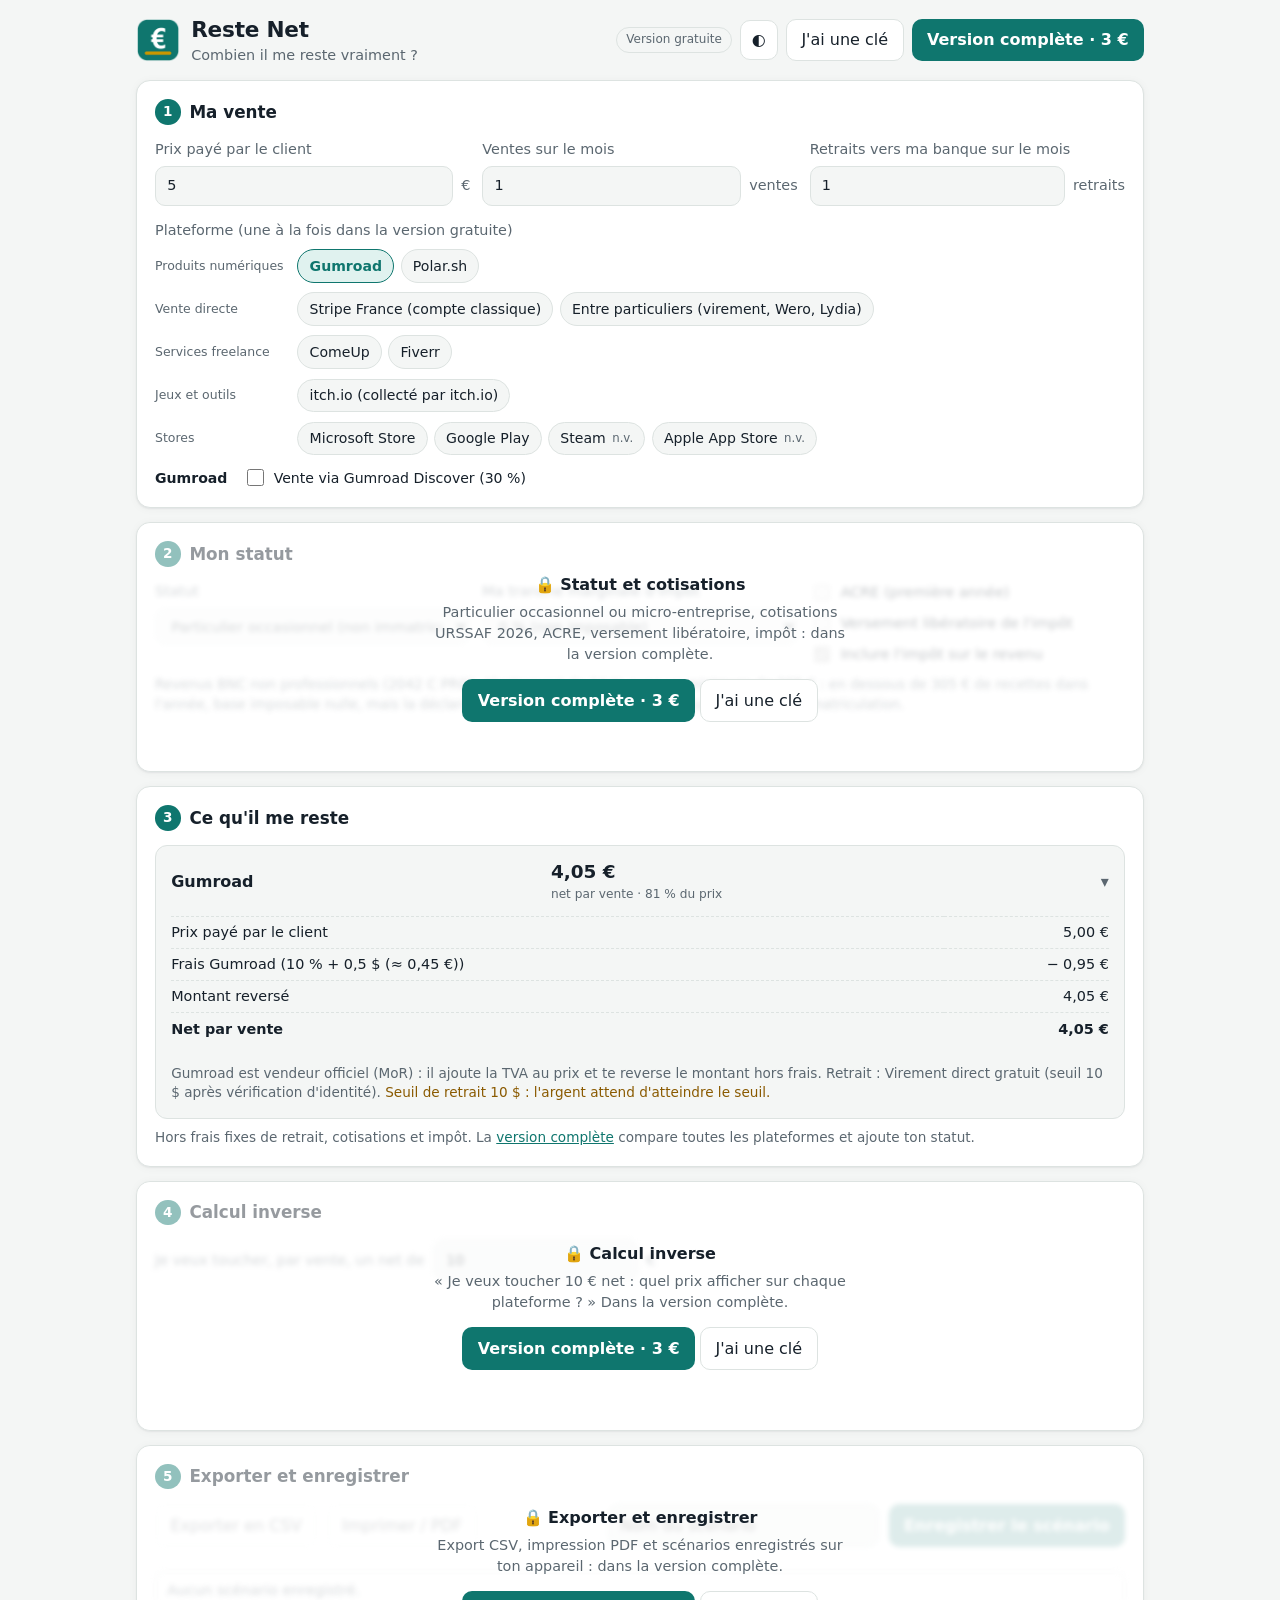
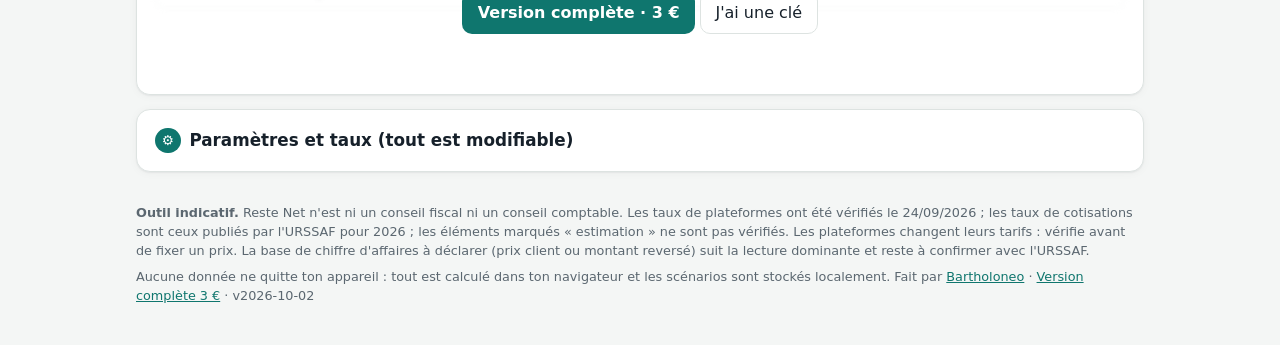
==== app/index.html @ 6a2cee61 "Reste Net v2026-10-02 : calculateur de net pour vendeurs et micro-entrepreneurs Deux éditions issues" ====
<!doctype html>
<html lang="fr">
<head>
  <meta charset="utf-8">
  <meta name="viewport" content="width=device-width, initial-scale=1">
  <title>Reste Net — Combien il me reste vraiment ?</title>
  <meta name="description" content="Calculateur de net pour vendeurs et micro-entrepreneurs français : frais Gumroad, Polar, ComeUp, Fiverr, itch.io, Microsoft Store, Google Play, cotisations URSSAF 2026 et impôt. Combien il te reste vraiment sur chaque vente.">
  <meta name="theme-color" content="#0f766e">
  <link rel="manifest" href="manifest.webmanifest">
  <link rel="icon" type="image/png" sizes="192x192" href="icons/icon-192.png">
  <link rel="apple-touch-icon" href="icons/icon-192.png">
  <link rel="stylesheet" href="styles.css">
  <script>window.RESTE_NET_EDITION = window.RESTE_NET_EDITION || 'free';</script>
</head>
<body>
  <header class="top">
    <div class="brand">
      <img src="icons/icon-192.png" alt="" width="44" height="44">
      <div>
        <h1>Reste Net</h1>
        <p class="tagline">Combien il me reste vraiment ?</p>
      </div>
    </div>
    <div class="top-actions">
      <span id="editionBadge" class="badge" aria-live="polite"></span>
      <button id="themeBtn" type="button" class="btn-icon" aria-label="Changer de thème" title="Thème clair / sombre">◐</button>
      <button id="licenseBtn" type="button" class="btn-ghost">J'ai une clé</button>
      <a id="buyBtn" class="btn-primary" href="#" target="_blank" rel="noopener">Version complète · 3 €</a>
    </div>
  </header>

  <main>
    <section class="card" id="saleCard">
      <h2><span class="num">1</span> Ma vente</h2>
      <div class="grid3">
        <label class="field">
          <span>Prix payé par le client</span>
          <span class="input-unit"><input id="price" type="number" inputmode="decimal" min="0" step="0.01" value="5"><em>€</em></span>
        </label>
        <label class="field full-only" id="nSalesWrap">
          <span>Ventes sur le mois</span>
          <span class="input-unit"><input id="nSales" type="number" inputmode="numeric" min="1" step="1" value="1"><em>ventes</em></span>
        </label>
        <label class="field full-only" id="nWithdrawWrap">
          <span>Retraits vers ma banque sur le mois</span>
          <span class="input-unit"><input id="nWithdraw" type="number" inputmode="numeric" min="0" step="1" value="1"><em>retraits</em></span>
        </label>
      </div>
      <fieldset class="platforms">
        <legend id="platformsLegend">Plateforme</legend>
        <div id="platformChips" class="chips"></div>
        <div id="platformOptions" class="options"></div>
      </fieldset>
    </section>

    <section class="card lockable" id="statusCard" data-lock-title="Statut et cotisations" data-lock-text="Particulier occasionnel ou micro-entreprise, cotisations URSSAF 2026, ACRE, versement libératoire, impôt : dans la version complète.">
      <h2><span class="num">2</span> Mon statut</h2>
      <div class="grid3">
        <label class="field">
          <span>Statut</span>
          <select id="status"></select>
        </label>
        <label class="field">
          <span>Ma tranche marginale d'impôt</span>
          <select id="tmi"></select>
        </label>
        <div class="field checks">
          <label><input type="checkbox" id="acre"> ACRE (première année)</label>
          <label><input type="checkbox" id="vl"> Versement libératoire de l'impôt</label>
          <label><input type="checkbox" id="includeTax" checked> Inclure l'impôt sur le revenu</label>
        </div>
      </div>
      <p class="hint" id="statusNote"></p>
    </section>

    <section class="card" id="resultsCard">
      <h2><span class="num">3</span> Ce qu'il me reste</h2>
      <div id="results" aria-live="polite"></div>
      <p class="hint" id="resultsHint"></p>
    </section>

    <section class="card lockable" id="inverseCard" data-lock-title="Calcul inverse" data-lock-text="« Je veux toucher 10 € net : quel prix afficher sur chaque plateforme ? » Dans la version complète.">
      <h2><span class="num">4</span> Calcul inverse</h2>
      <label class="field inline">
        <span>Je veux toucher, par vente, un net de</span>
        <span class="input-unit"><input id="targetNet" type="number" inputmode="decimal" min="0" step="0.01" value="10"><em>€</em></span>
      </label>
      <div id="inverseResults"></div>
    </section>

    <section class="card lockable" id="toolsCard" data-lock-title="Exporter et enregistrer" data-lock-text="Export CSV, impression PDF et scénarios enregistrés sur ton appareil : dans la version complète.">
      <h2><span class="num">5</span> Exporter et enregistrer</h2>
      <div class="toolbar">
        <button type="button" id="csvBtn" class="btn-ghost">Exporter en CSV</button>
        <button type="button" id="printBtn" class="btn-ghost">Imprimer / PDF</button>
        <span class="spacer"></span>
        <input id="scenarioName" type="text" placeholder="Nom du scénario" maxlength="60">
        <button type="button" id="saveBtn" class="btn-primary">Enregistrer le scénario</button>
      </div>
      <ul id="scenarioList" class="scenarios"></ul>
    </section>

    <details class="card" id="settingsCard">
      <summary><h2><span class="num">⚙</span> Paramètres et taux (tout est modifiable)</h2></summary>
      <div class="grid3">
        <label class="field">
          <span>Taux de change 1 $ =</span>
          <span class="input-unit"><input id="usdToEur" type="number" inputmode="decimal" min="0" step="0.01"><em>€</em></span>
        </label>
        <label class="field checks">
          <input type="checkbox" id="forceGross"> Prudence : toujours déclarer le prix client comme chiffre d'affaires
        </label>
        <div class="field">
          <button type="button" id="resetBtn" class="btn-ghost">Réinitialiser tous les taux</button>
        </div>
      </div>
      <h3>Plateformes</h3>
      <div id="platformSettings" class="settings-grid"></div>
      <h3>Statuts</h3>
      <div id="statusSettings" class="settings-grid"></div>
      <p class="hint" id="ratesMeta"></p>
    </details>
  </main>

  <footer>
    <p><strong>Outil indicatif.</strong> Reste Net n'est ni un conseil fiscal ni un conseil comptable. Les taux de plateformes ont été vérifiés le <span id="verifiedOn"></span> ; les taux de cotisations sont ceux publiés par l'URSSAF pour 2026 ; les éléments marqués « estimation » ne sont pas vérifiés. Les plateformes changent leurs tarifs : vérifie avant de fixer un prix. La base de chiffre d'affaires à déclarer (prix client ou montant reversé) suit la lecture dominante et reste à confirmer avec l'URSSAF.</p>
    <p>Aucune donnée ne quitte ton appareil : tout est calculé dans ton navigateur et les scénarios sont stockés localement. Fait par <a href="https://github.com/bartholoneo" target="_blank" rel="noopener">Bartholoneo</a> · <a id="footerBuy" href="#" target="_blank" rel="noopener">Version complète 3 €</a> · <span id="versionLabel"></span></p>
  </footer>

  <dialog id="licenseDialog">
    <form method="dialog" id="licenseForm">
      <h2>Déverrouiller la version complète</h2>
      <p>Colle la clé reçue après ton achat sur Gumroad ou Polar. La clé est vérifiée une fois puis mémorisée sur cet appareil.</p>
      <label class="field"><span>Clé de licence</span><input id="licenseKey" type="text" autocomplete="off" spellcheck="false" required></label>
      <p id="licenseMsg" class="hint" aria-live="polite"></p>
      <div class="toolbar">
        <button type="button" id="licenseCancel" class="btn-ghost">Annuler</button>
        <span class="spacer"></span>
        <button type="submit" id="licenseSubmit" class="btn-primary">Vérifier</button>
      </div>
      <p class="hint">Pas encore de clé ? <a id="dialogBuy" href="#" target="_blank" rel="noopener">Acheter la version complète (3 €)</a>. Tu reçois aussi le fichier hors ligne.</p>
    </form>
  </dialog>

  <script src="rates.js"></script>
  <script src="calc.js"></script>
  <script src="app.js"></script>
</body>
</html>
---- app/styles.css ----
/* Reste Net — styles. Jetons de couleur en :root, thème sombre par data-theme ou préférence système. */
:root {
  --bg: #f4f6f5; --card: #ffffff; --text: #16202a; --muted: #5b6770; --line: #dde3e1;
  --accent: #0f766e; --accent-ink: #ffffff; --accent-soft: #e0f2ef; --best: #fff7db; --best-line: #e7c447;
  --danger: #b42318; --warn: #8a5a00; --shadow: 0 1px 2px rgba(16, 24, 40, .06), 0 1px 10px rgba(16, 24, 40, .04);
  --radius: 14px; --font: system-ui, -apple-system, "Segoe UI", Roboto, "Helvetica Neue", Arial, sans-serif;
}
@media (prefers-color-scheme: dark) {
  :root:not([data-theme="light"]) {
    --bg: #0e1418; --card: #16202a; --text: #e8eef2; --muted: #9fb0bb; --line: #26333d;
    --accent: #2dd4bf; --accent-ink: #062b27; --accent-soft: #11332f; --best: #2b2816; --best-line: #8a7a2a; --shadow: none;
  }
}
:root[data-theme="dark"] {
  --bg: #0e1418; --card: #16202a; --text: #e8eef2; --muted: #9fb0bb; --line: #26333d;
  --accent: #2dd4bf; --accent-ink: #062b27; --accent-soft: #11332f; --best: #2b2816; --best-line: #8a7a2a; --shadow: none;
}
* { box-sizing: border-box; }
html { color-scheme: light dark; }
body { margin: 0; font-family: var(--font); background: var(--bg); color: var(--text); line-height: 1.45; -webkit-text-size-adjust: 100%; }
a { color: var(--accent); }
h1 { font-size: 1.35rem; margin: 0; letter-spacing: -.01em; }
h2 { font-size: 1.05rem; margin: 0 0 .9rem; display: flex; align-items: center; gap: .55rem; }
h3 { font-size: .95rem; margin: 1.2rem 0 .5rem; color: var(--muted); text-transform: uppercase; letter-spacing: .04em; }
h4 { margin: 0 0 .4rem; font-size: .95rem; }
.num { display: inline-grid; place-items: center; width: 1.6rem; height: 1.6rem; border-radius: 50%; background: var(--accent); color: var(--accent-ink); font-size: .85rem; font-weight: 700; }
.tagline { margin: 0; color: var(--muted); font-size: .9rem; }
.hint { color: var(--muted); font-size: .85rem; margin: .6rem 0 0; }
.warn { color: var(--warn); }
.spacer { flex: 1; }

.top { display: flex; flex-wrap: wrap; align-items: center; justify-content: space-between; gap: .8rem; padding: 14px 16px; max-width: 1040px; margin: 0 auto; }
.brand { display: flex; align-items: center; gap: .7rem; }
.brand img { border-radius: 10px; }
.top-actions { display: flex; align-items: center; gap: .5rem; flex-wrap: wrap; }
.badge { font-size: .75rem; padding: .2rem .55rem; border-radius: 999px; border: 1px solid var(--line); color: var(--muted); }
.badge-full { background: var(--accent-soft); color: var(--accent); border-color: transparent; }

main { max-width: 1040px; margin: 0 auto; padding: 0 16px 24px; display: grid; gap: 14px; }
.card { background: var(--card); border: 1px solid var(--line); border-radius: var(--radius); padding: 18px; box-shadow: var(--shadow); position: relative; }
details.card > summary { cursor: pointer; list-style: none; }
details.card > summary::-webkit-details-marker { display: none; }
details.card > summary h2 { margin: 0; }
details.card[open] > summary h2 { margin-bottom: .9rem; }

.grid3 { display: grid; grid-template-columns: repeat(auto-fit, minmax(220px, 1fr)); gap: 12px; }
.field { display: flex; flex-direction: column; gap: .35rem; font-size: .9rem; }
.field > span:first-child { color: var(--muted); }
.field.inline { flex-direction: row; align-items: center; flex-wrap: wrap; gap: .6rem; }
.field.checks { gap: .5rem; justify-content: center; }
.field.checks label { display: flex; align-items: center; gap: .45rem; }
input[type="number"], input[type="text"], select {
  font: inherit; color: var(--text); background: var(--bg); border: 1px solid var(--line); border-radius: 10px; padding: .55rem .7rem; width: 100%; min-width: 0;
}
input:focus-visible, select:focus-visible, button:focus-visible, a:focus-visible, .chip:focus-within { outline: 2px solid var(--accent); outline-offset: 2px; }
.input-unit { display: flex; align-items: center; gap: .5rem; }
.input-unit input { flex: 1; }
.input-unit em { font-style: normal; color: var(--muted); font-size: .9rem; white-space: nowrap; }
input[type="checkbox"], input[type="radio"] { accent-color: var(--accent); width: 1.05rem; height: 1.05rem; }

button, .btn-primary, .btn-ghost { font: inherit; cursor: pointer; border-radius: 10px; padding: .55rem .9rem; border: 1px solid var(--line); background: var(--card); color: var(--text); text-decoration: none; display: inline-flex; align-items: center; gap: .4rem; }
.btn-primary { background: var(--accent); color: var(--accent-ink); border-color: transparent; font-weight: 600; }
.btn-ghost:hover, .btn-primary:hover { filter: brightness(.96); }
.btn-icon { width: 2.4rem; justify-content: center; padding: .45rem; }
button.danger { color: var(--danger); }
button:disabled { opacity: .55; cursor: not-allowed; }

.platforms { border: 0; padding: 0; margin: 14px 0 0; }
.platforms legend { color: var(--muted); font-size: .9rem; padding: 0; margin-bottom: .5rem; }
.chips { display: grid; gap: .6rem; }
.chip-group { display: flex; flex-wrap: wrap; align-items: center; gap: .4rem; }
.chip-group-label { font-size: .78rem; color: var(--muted); min-width: 8.5rem; }
.chip { display: inline-flex; align-items: center; gap: .4rem; padding: .35rem .7rem; border: 1px solid var(--line); border-radius: 999px; font-size: .88rem; cursor: pointer; background: var(--bg); }
.chip.on { background: var(--accent-soft); border-color: var(--accent); color: var(--accent); font-weight: 600; }
.chip input { position: absolute; opacity: 0; width: 1px; height: 1px; }
.chip small { color: var(--muted); font-weight: 400; }
.options { display: grid; gap: .3rem; margin-top: .7rem; font-size: .88rem; }
.option-row { display: flex; flex-wrap: wrap; gap: .6rem 1rem; align-items: center; }
.option-row label { display: inline-flex; align-items: center; gap: .4rem; }

#results { display: grid; gap: .6rem; }
.result { border: 1px solid var(--line); border-radius: 12px; background: var(--bg); }
.result.best { background: var(--best); border-color: var(--best-line); }
.result > summary { list-style: none; cursor: pointer; display: grid; grid-template-columns: 1.4fr 1fr 1fr; gap: .8rem; align-items: center; padding: .8rem .95rem; }
.result > summary::-webkit-details-marker { display: none; }
.result > summary::after { content: "▸"; color: var(--muted); grid-column: -1; justify-self: end; }
.result[open] > summary::after { content: "▾"; }
.result > summary > span { display: flex; flex-direction: column; }
.result > summary > span.r-name { flex-direction: row; align-items: center; gap: .4rem; font-weight: 600; }
.result > summary > span.r-net b, .result > summary > span.r-month b { font-size: 1.15rem; }
.result > summary small { color: var(--muted); font-size: .76rem; }
.star { color: #c99700; }
.r-body { padding: 0 .95rem .9rem; display: grid; gap: .6rem; }
.lines { width: 100%; border-collapse: collapse; font-size: .9rem; }
.lines td { padding: .32rem 0; border-top: 1px dashed var(--line); }
.lines td:last-child { text-align: right; white-space: nowrap; font-variant-numeric: tabular-nums; }
.lines.month { margin-top: .4rem; }
.lines.month tr:first-child td { border-top: 2px solid var(--line); padding-top: .6rem; }
.compare { width: 100%; border-collapse: collapse; font-size: .92rem; margin-top: .8rem; }
.compare th, .compare td { text-align: left; padding: .5rem .4rem; border-bottom: 1px solid var(--line); }
.compare td:nth-child(2), .compare td:nth-child(3), .compare th:nth-child(2), .compare th:nth-child(3) { text-align: right; font-variant-numeric: tabular-nums; }

.toolbar { display: flex; flex-wrap: wrap; gap: .6rem; align-items: center; }
.toolbar input[type="text"] { width: auto; flex: 1 1 160px; }
.scenarios { list-style: none; padding: 0; margin: .9rem 0 0; display: grid; gap: .4rem; }
.scenarios li { display: flex; justify-content: space-between; align-items: center; gap: .6rem; padding: .5rem .7rem; border: 1px solid var(--line); border-radius: 10px; font-size: .9rem; }
.scenarios small { color: var(--muted); margin-left: .4rem; }

.locked { min-height: 250px; }
.locked > *:not(.lock-overlay):not(h2) { filter: blur(2.5px); opacity: .55; pointer-events: none; user-select: none; }
.lock-overlay { position: absolute; inset: 0; display: grid; place-items: center; padding: 18px; text-align: center; border-radius: var(--radius); background: color-mix(in srgb, var(--card) 55%, transparent); }
.lock-overlay p { color: var(--muted); font-size: .9rem; max-width: 46ch; margin: .4rem auto .9rem; }

.settings-grid { display: grid; grid-template-columns: repeat(auto-fill, minmax(230px, 1fr)); gap: 12px; }
.s-block { border: 1px solid var(--line); border-radius: 12px; padding: 12px; background: var(--bg); display: grid; gap: .45rem; }
.s-field { display: grid; grid-template-columns: 1fr 1fr; align-items: center; gap: .5rem; font-size: .84rem; }
.s-field > span:first-child { color: var(--muted); }
.s-field input { padding: .35rem .5rem; }

footer { max-width: 1040px; margin: 0 auto; padding: 0 16px 32px; color: var(--muted); font-size: .8rem; }
footer p { margin: .5rem 0; }

dialog { border: 1px solid var(--line); border-radius: var(--radius); background: var(--card); color: var(--text); padding: 22px; max-width: 460px; width: calc(100% - 32px); }
dialog::backdrop { background: rgba(0, 0, 0, .45); }
dialog h2 { margin-bottom: .4rem; }
dialog form { display: grid; gap: .8rem; }

@media (max-width: 640px) {
  .result > summary { grid-template-columns: 1fr 1fr; }
  .result > summary > span.r-name { grid-column: 1 / -1; }
  .result > summary::after { display: none; }
  .chip-group-label { min-width: 100%; }
  .s-field { grid-template-columns: 1fr; }
}
@media print {
  .top-actions, .lock-overlay, #toolsCard, #settingsCard, footer a, .platforms, #inverseCard label { display: none !important; }
  body { background: #fff; color: #000; }
  .card { box-shadow: none; border-color: #bbb; break-inside: avoid; }
  .result { break-inside: avoid; }
}
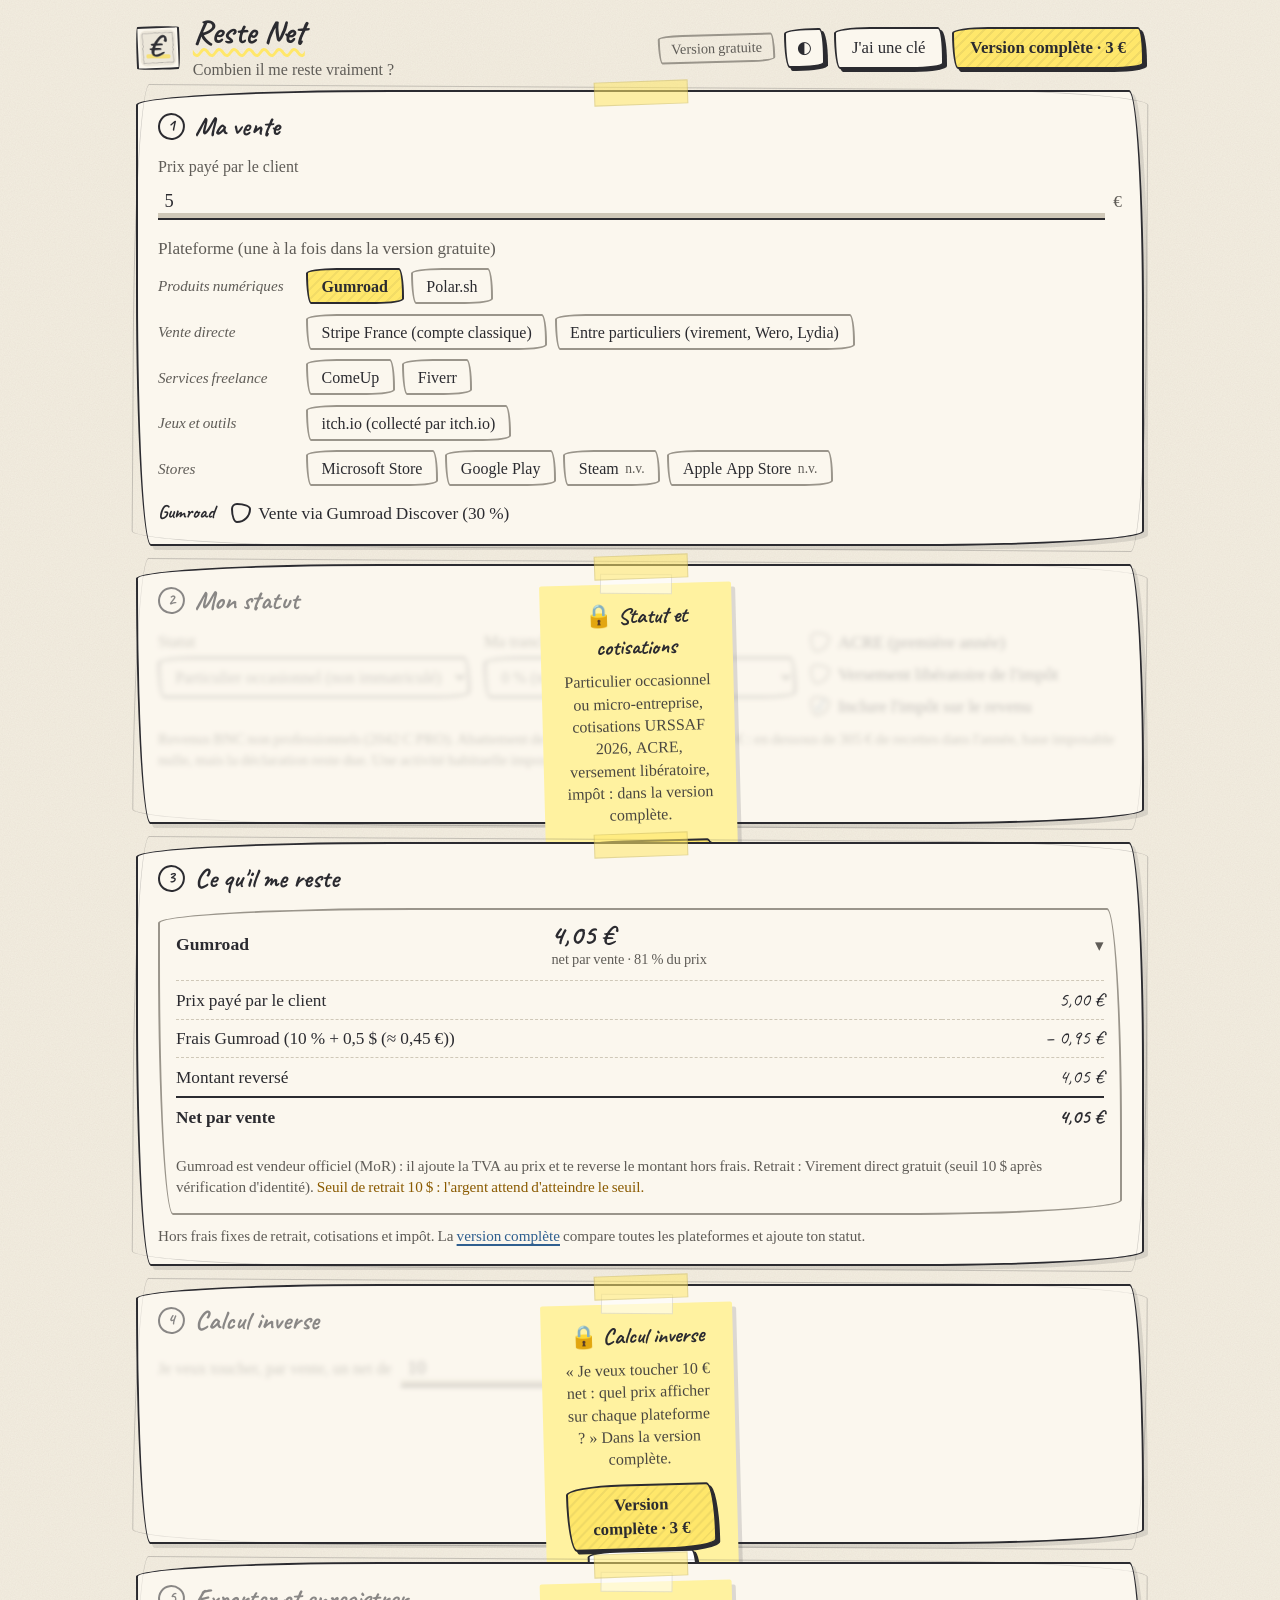
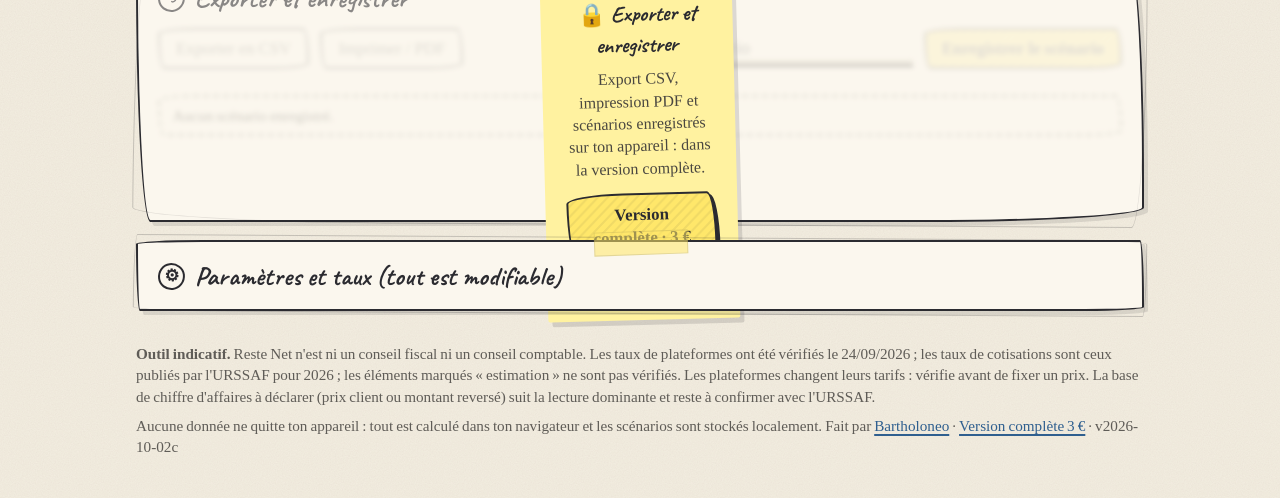
==== commit 54119c15: "v2026-10-02c : refonte du style « papier crayon » (clair) et « ardoise craie » (sombre) - fond papie" ====
--- a/app/index.html
+++ b/app/index.html
@@ -5,7 +5,7 @@
   <meta name="viewport" content="width=device-width, initial-scale=1">
   <title>Reste Net — Combien il me reste vraiment ?</title>
   <meta name="description" content="Calculateur de net pour vendeurs et micro-entrepreneurs français : frais Gumroad, Polar, ComeUp, Fiverr, itch.io, Microsoft Store, Google Play, cotisations URSSAF 2026 et impôt. Combien il te reste vraiment sur chaque vente.">
-  <meta name="theme-color" content="#0f766e">
+  <meta name="theme-color" content="#f4eee1">
   <link rel="manifest" href="manifest.webmanifest">
   <link rel="icon" type="image/png" sizes="192x192" href="icons/icon-192.png">
   <link rel="apple-touch-icon" href="icons/icon-192.png">
--- a/app/styles.css
+++ b/app/styles.css
@@ -1,140 +1,192 @@
-/* Reste Net — styles. Jetons de couleur en :root, thème sombre par data-theme ou préférence système. */
+/* Reste Net — thème « papier crayon » (clair) et « ardoise craie » (sombre).
+   Polices : Caveat (titres, chiffres) et Patrick Hand (texte), licence SIL OFL, fichiers dans fonts/. */
+@font-face { font-family: 'Caveat'; font-style: normal; font-weight: 400 700; font-display: swap; src: url(fonts/caveat.woff2) format('woff2'); }
+@font-face { font-family: 'Patrick Hand'; font-style: normal; font-weight: 400; font-display: swap; src: url(fonts/patrick-hand.woff2) format('woff2'); }
+
 :root {
-  --bg: #f4f6f5; --card: #ffffff; --text: #16202a; --muted: #5b6770; --line: #dde3e1;
-  --accent: #0f766e; --accent-ink: #ffffff; --accent-soft: #e0f2ef; --best: #fff7db; --best-line: #e7c447;
-  --danger: #b42318; --warn: #8a5a00; --shadow: 0 1px 2px rgba(16, 24, 40, .06), 0 1px 10px rgba(16, 24, 40, .04);
-  --radius: 14px; --font: system-ui, -apple-system, "Segoe UI", Roboto, "Helvetica Neue", Arial, sans-serif;
+  --paper: #f4eee1; --card: #fbf7ee; --ink: #2b2b30; --pencil: #5f5c57; --line: #9a958b; --line-soft: #cfc8b8;
+  --accent: #2f5f8f; --accent-ink: #fbf7ee; --accent-soft: #dfe9f2;
+  --marker: #ffe76a; --marker-soft: #fff3b0; --best: #fff6c4; --best-line: #d1b000;
+  --red: #c0392b; --danger: #b42318; --warn: #8a5a00;
+  --note: #fff2a0; --note-ink: #2b2b30;
+  --shadow: 4px 4px 0 rgba(43, 43, 48, .12); --btn-shadow: 3px 3px 0 var(--ink);
+  --grain: url("data:image/svg+xml;utf8,<svg xmlns='http://www.w3.org/2000/svg' width='240' height='240'><filter id='n'><feTurbulence type='fractalNoise' baseFrequency='.85' numOctaves='2' stitchTiles='stitch'/><feColorMatrix values='0 0 0 0 0.25  0 0 0 0 0.22  0 0 0 0 0.18  0 0 0 .09 0'/></filter><rect width='100%' height='100%' filter='url(%23n)'/></svg>");
+  --wobble: 255px 15px 225px 15px / 15px 225px 15px 255px;
+  --wobble-2: 15px 225px 15px 255px / 255px 15px 225px 15px;
+  --wobble-pill: 120px 20px 110px 20px / 20px 110px 20px 120px;
+  --font-hand: 'Patrick Hand', 'Segoe Print', 'Bradley Hand', 'Chalkboard', cursive;
+  --font-title: 'Caveat', 'Segoe Script', 'Bradley Hand', cursive;
 }
 @media (prefers-color-scheme: dark) {
   :root:not([data-theme="light"]) {
-    --bg: #0e1418; --card: #16202a; --text: #e8eef2; --muted: #9fb0bb; --line: #26333d;
-    --accent: #2dd4bf; --accent-ink: #062b27; --accent-soft: #11332f; --best: #2b2816; --best-line: #8a7a2a; --shadow: none;
+    --paper: #243331; --card: #2c3d3b; --ink: #f1ede1; --pencil: #cfc9b8; --line: #8e9b97; --line-soft: #4a5c59;
+    --accent: #9fd6c9; --accent-ink: #1c2a28; --accent-soft: #35504b;
+    --marker: #e8d26a; --marker-soft: #5a5530; --best: #44502c; --best-line: #c9b24a;
+    --red: #ff8f7a; --danger: #ff8f7a; --warn: #e6c36a;
+    --shadow: none; --btn-shadow: 3px 3px 0 rgba(241, 237, 225, .35);
+    --grain: url("data:image/svg+xml;utf8,<svg xmlns='http://www.w3.org/2000/svg' width='240' height='240'><filter id='n'><feTurbulence type='fractalNoise' baseFrequency='.8' numOctaves='2' stitchTiles='stitch'/><feColorMatrix values='0 0 0 0 1  0 0 0 0 1  0 0 0 0 0.9  0 0 0 .10 0'/></filter><rect width='100%' height='100%' filter='url(%23n)'/></svg>");
   }
 }
 :root[data-theme="dark"] {
-  --bg: #0e1418; --card: #16202a; --text: #e8eef2; --muted: #9fb0bb; --line: #26333d;
-  --accent: #2dd4bf; --accent-ink: #062b27; --accent-soft: #11332f; --best: #2b2816; --best-line: #8a7a2a; --shadow: none;
+  --paper: #243331; --card: #2c3d3b; --ink: #f1ede1; --pencil: #cfc9b8; --line: #8e9b97; --line-soft: #4a5c59;
+  --accent: #9fd6c9; --accent-ink: #1c2a28; --accent-soft: #35504b;
+  --marker: #e8d26a; --marker-soft: #5a5530; --best: #44502c; --best-line: #c9b24a;
+  --red: #ff8f7a; --danger: #ff8f7a; --warn: #e6c36a;
+  --shadow: none; --btn-shadow: 3px 3px 0 rgba(241, 237, 225, .35);
+  --grain: url("data:image/svg+xml;utf8,<svg xmlns='http://www.w3.org/2000/svg' width='240' height='240'><filter id='n'><feTurbulence type='fractalNoise' baseFrequency='.8' numOctaves='2' stitchTiles='stitch'/><feColorMatrix values='0 0 0 0 1  0 0 0 0 1  0 0 0 0 0.9  0 0 0 .10 0'/></filter><rect width='100%' height='100%' filter='url(%23n)'/></svg>");
 }
+
 * { box-sizing: border-box; }
+[hidden] { display: none !important; }
 html { color-scheme: light dark; }
-body { margin: 0; font-family: var(--font); background: var(--bg); color: var(--text); line-height: 1.45; -webkit-text-size-adjust: 100%; }
-a { color: var(--accent); }
-h1 { font-size: 1.35rem; margin: 0; letter-spacing: -.01em; }
-h2 { font-size: 1.05rem; margin: 0 0 .9rem; display: flex; align-items: center; gap: .55rem; }
-h3 { font-size: .95rem; margin: 1.2rem 0 .5rem; color: var(--muted); text-transform: uppercase; letter-spacing: .04em; }
-h4 { margin: 0 0 .4rem; font-size: .95rem; }
-.num { display: inline-grid; place-items: center; width: 1.6rem; height: 1.6rem; border-radius: 50%; background: var(--accent); color: var(--accent-ink); font-size: .85rem; font-weight: 700; }
-.tagline { margin: 0; color: var(--muted); font-size: .9rem; }
-.hint { color: var(--muted); font-size: .85rem; margin: .6rem 0 0; }
+body { margin: 0; font-family: var(--font-hand); font-size: 1.08rem; background: var(--paper); background-image: var(--grain); color: var(--ink); line-height: 1.4; -webkit-text-size-adjust: 100%; }
+a { color: var(--accent); text-decoration-thickness: 2px; text-underline-offset: 3px; }
+h1 { font-family: var(--font-title); font-weight: 700; font-size: 2.1rem; line-height: 1; margin: 0; text-decoration: underline wavy var(--marker); text-decoration-thickness: 3px; text-underline-offset: 5px; }
+h2 { font-family: var(--font-title); font-weight: 700; font-size: 1.65rem; line-height: 1.1; margin: 0 0 .9rem; display: flex; align-items: center; gap: .6rem; }
+h3 { font-family: var(--font-title); font-weight: 700; font-size: 1.35rem; margin: 1.3rem 0 .5rem; color: var(--pencil); }
+h4 { font-family: var(--font-title); font-weight: 700; font-size: 1.25rem; margin: 0 0 .4rem; }
+.num { display: inline-grid; place-items: center; width: 1.7rem; height: 1.7rem; border: 2px solid var(--ink); border-radius: 48% 52% 50% 50% / 52% 48% 52% 48%; font-size: 1.05rem; transform: rotate(-6deg); }
+.tagline { margin: .5rem 0 0; color: var(--pencil); font-size: 1rem; }
+.hint { color: var(--pencil); font-size: .95rem; margin: .6rem 0 0; }
 .warn { color: var(--warn); }
 .spacer { flex: 1; }
 
-.top { display: flex; flex-wrap: wrap; align-items: center; justify-content: space-between; gap: .8rem; padding: 14px 16px; max-width: 1040px; margin: 0 auto; }
-.brand { display: flex; align-items: center; gap: .7rem; }
-.brand img { border-radius: 10px; }
-.top-actions { display: flex; align-items: center; gap: .5rem; flex-wrap: wrap; }
-.badge { font-size: .75rem; padding: .2rem .55rem; border-radius: 999px; border: 1px solid var(--line); color: var(--muted); }
-.badge-full { background: var(--accent-soft); color: var(--accent); border-color: transparent; }
+.top { display: flex; flex-wrap: wrap; align-items: center; justify-content: space-between; gap: .8rem; padding: 16px 16px 10px; max-width: 1040px; margin: 0 auto; }
+.brand { display: flex; align-items: center; gap: .8rem; }
+.brand img { border: 2px solid var(--ink); border-radius: var(--wobble-2); transform: rotate(-3deg); background: var(--card); }
+.top-actions { display: flex; align-items: center; gap: .55rem; flex-wrap: wrap; }
+.badge { font-size: .9rem; padding: .15rem .7rem; border: 2px solid var(--line); border-radius: var(--wobble-pill); color: var(--pencil); transform: rotate(-1.5deg); }
+.badge-full { background: var(--marker); color: var(--note-ink); border-color: var(--ink); }
 
-main { max-width: 1040px; margin: 0 auto; padding: 0 16px 24px; display: grid; gap: 14px; }
-.card { background: var(--card); border: 1px solid var(--line); border-radius: var(--radius); padding: 18px; box-shadow: var(--shadow); position: relative; }
+main { max-width: 1040px; margin: 0 auto; padding: 0 16px 24px; display: grid; gap: 18px; }
+.card { position: relative; background: var(--card); border: 2px solid var(--ink); border-radius: var(--wobble); padding: 20px 20px 18px; box-shadow: var(--shadow); }
+.card::before { content: ""; position: absolute; inset: -5px; border: 1.5px solid var(--ink); border-radius: var(--wobble-2); opacity: .22; pointer-events: none; transform: rotate(.35deg); }
+.card::after { content: ""; position: absolute; top: -11px; left: 50%; width: 92px; height: 22px; margin-left: -46px; background: rgba(255, 231, 106, .55); border: 1px solid rgba(43, 43, 48, .12); transform: rotate(-2deg); pointer-events: none; }
 details.card > summary { cursor: pointer; list-style: none; }
 details.card > summary::-webkit-details-marker { display: none; }
 details.card > summary h2 { margin: 0; }
 details.card[open] > summary h2 { margin-bottom: .9rem; }
 
-.grid3 { display: grid; grid-template-columns: repeat(auto-fit, minmax(220px, 1fr)); gap: 12px; }
-.field { display: flex; flex-direction: column; gap: .35rem; font-size: .9rem; }
-.field > span:first-child { color: var(--muted); }
+.grid3 { display: grid; grid-template-columns: repeat(auto-fit, minmax(220px, 1fr)); gap: 14px; }
+.field { display: flex; flex-direction: column; gap: .3rem; }
+.field > span:first-child { color: var(--pencil); font-size: 1rem; }
 .field.inline { flex-direction: row; align-items: center; flex-wrap: wrap; gap: .6rem; }
 .field.checks { gap: .5rem; justify-content: center; }
-.field.checks label { display: flex; align-items: center; gap: .45rem; }
-input[type="number"], input[type="text"], select {
-  font: inherit; color: var(--text); background: var(--bg); border: 1px solid var(--line); border-radius: 10px; padding: .55rem .7rem; width: 100%; min-width: 0;
+.field.checks label { display: flex; align-items: center; gap: .5rem; }
+input[type="number"], input[type="text"] {
+  font: inherit; font-size: 1.15rem; color: var(--ink); background: transparent; border: 0; border-bottom: 2px solid var(--ink); border-radius: 0; padding: .35rem .4rem .25rem; width: 100%; min-width: 0;
+  background-image: linear-gradient(transparent 85%, var(--line-soft) 85%); background-size: 100% 100%;
 }
-input:focus-visible, select:focus-visible, button:focus-visible, a:focus-visible, .chip:focus-within { outline: 2px solid var(--accent); outline-offset: 2px; }
-.input-unit { display: flex; align-items: center; gap: .5rem; }
+select { font: inherit; font-size: 1rem; color: var(--ink); background: var(--card); border: 2px solid var(--ink); border-radius: var(--wobble-pill); padding: .4rem .7rem; width: 100%; min-width: 0; }
+input:focus-visible, select:focus-visible, button:focus-visible, a:focus-visible, .chip:focus-within { outline: 3px solid var(--marker); outline-offset: 2px; }
+input[type="number"]:focus-visible, input[type="text"]:focus-visible { outline: 0; border-bottom-color: var(--accent); background-image: linear-gradient(transparent 85%, var(--marker-soft) 85%); }
+.input-unit { display: flex; align-items: baseline; gap: .5rem; }
 .input-unit input { flex: 1; }
-.input-unit em { font-style: normal; color: var(--muted); font-size: .9rem; white-space: nowrap; }
-input[type="checkbox"], input[type="radio"] { accent-color: var(--accent); width: 1.05rem; height: 1.05rem; }
+.input-unit em { font-style: normal; color: var(--pencil); white-space: nowrap; }
+input[type="checkbox"], input[type="radio"] {
+  appearance: none; -webkit-appearance: none; width: 1.25rem; height: 1.25rem; margin: 0; flex: none; border: 2px solid var(--ink); border-radius: 30% 70% 70% 30% / 30% 30% 70% 70%; background: var(--card); display: inline-grid; place-items: center; cursor: pointer; vertical-align: -3px;
+}
+input[type="checkbox"]:checked::after, input[type="radio"]:checked::after { content: "✓"; font-family: var(--font-title); font-weight: 700; font-size: 1.25rem; line-height: 1; color: var(--accent); transform: rotate(-8deg) translateY(-1px); }
+input[type="checkbox"]:disabled, input[type="radio"]:disabled { opacity: .45; cursor: not-allowed; }
 
-button, .btn-primary, .btn-ghost { font: inherit; cursor: pointer; border-radius: 10px; padding: .55rem .9rem; border: 1px solid var(--line); background: var(--card); color: var(--text); text-decoration: none; display: inline-flex; align-items: center; gap: .4rem; }
-.btn-primary { background: var(--accent); color: var(--accent-ink); border-color: transparent; font-weight: 600; }
-.btn-ghost:hover, .btn-primary:hover { filter: brightness(.96); }
-.btn-icon { width: 2.4rem; justify-content: center; padding: .45rem; }
+button, .btn-primary, .btn-ghost { font: inherit; font-size: 1.05rem; cursor: pointer; border: 2px solid var(--ink); border-radius: var(--wobble-pill); padding: .45rem 1rem; background: var(--card); color: var(--ink); text-decoration: none; display: inline-flex; align-items: center; gap: .4rem; box-shadow: var(--btn-shadow); transition: transform .08s, box-shadow .08s; }
+button:hover, .btn-primary:hover, .btn-ghost:hover { transform: rotate(-1deg); }
+button:active, .btn-primary:active, .btn-ghost:active { transform: translate(2px, 2px); box-shadow: none; }
+.btn-primary { background: var(--marker); color: var(--note-ink); font-weight: 700; background-image: repeating-linear-gradient(135deg, rgba(43, 43, 48, .07) 0 2px, transparent 2px 7px); }
+.btn-icon { width: 2.6rem; justify-content: center; padding: .4rem; }
 button.danger { color: var(--danger); }
-button:disabled { opacity: .55; cursor: not-allowed; }
+button:disabled { opacity: .5; cursor: not-allowed; box-shadow: none; transform: none; }
 
-.platforms { border: 0; padding: 0; margin: 14px 0 0; }
-.platforms legend { color: var(--muted); font-size: .9rem; padding: 0; margin-bottom: .5rem; }
+.platforms { border: 0; padding: 0; margin: 16px 0 0; }
+.platforms legend { color: var(--pencil); padding: 0; margin-bottom: .5rem; }
 .chips { display: grid; gap: .6rem; }
-.chip-group { display: flex; flex-wrap: wrap; align-items: center; gap: .4rem; }
-.chip-group-label { font-size: .78rem; color: var(--muted); min-width: 8.5rem; }
-.chip { display: inline-flex; align-items: center; gap: .4rem; padding: .35rem .7rem; border: 1px solid var(--line); border-radius: 999px; font-size: .88rem; cursor: pointer; background: var(--bg); }
-.chip.on { background: var(--accent-soft); border-color: var(--accent); color: var(--accent); font-weight: 600; }
-.chip input { position: absolute; opacity: 0; width: 1px; height: 1px; }
-.chip small { color: var(--muted); font-weight: 400; }
-.options { display: grid; gap: .3rem; margin-top: .7rem; font-size: .88rem; }
-.option-row { display: flex; flex-wrap: wrap; gap: .6rem 1rem; align-items: center; }
-.option-row label { display: inline-flex; align-items: center; gap: .4rem; }
+.chip-group { display: flex; flex-wrap: wrap; align-items: center; gap: .45rem; }
+.chip-group-label { font-size: .95rem; color: var(--pencil); min-width: 8.8rem; font-style: italic; }
+.chip { position: relative; display: inline-flex; align-items: center; gap: .4rem; padding: .3rem .85rem; border: 2px solid var(--line); border-radius: var(--wobble-pill); font-size: 1rem; cursor: pointer; background: transparent; color: var(--ink); }
+.chip:hover { border-color: var(--ink); transform: rotate(-1deg); }
+.chip.on { background: var(--marker); border-color: var(--ink); color: var(--note-ink); font-weight: 700; background-image: repeating-linear-gradient(135deg, rgba(43, 43, 48, .06) 0 2px, transparent 2px 7px); }
+.chip input { position: absolute; opacity: 0; width: 1px; height: 1px; pointer-events: none; }
+.chip small { color: var(--pencil); font-weight: 400; font-size: .85rem; }
+.chip.on small { color: var(--note-ink); }
+.options { display: grid; gap: .35rem; margin-top: .8rem; }
+.option-row { display: flex; flex-wrap: wrap; gap: .5rem 1rem; align-items: center; }
+.option-row strong { font-family: var(--font-title); font-size: 1.2rem; }
+.option-row label { display: inline-flex; align-items: center; gap: .45rem; }
 
-#results { display: grid; gap: .6rem; }
-.result { border: 1px solid var(--line); border-radius: 12px; background: var(--bg); }
-.result.best { background: var(--best); border-color: var(--best-line); }
-.result > summary { list-style: none; cursor: pointer; display: grid; grid-template-columns: 1.4fr 1fr 1fr; gap: .8rem; align-items: center; padding: .8rem .95rem; }
+#results { display: grid; gap: .7rem; }
+.result { border: 2px solid var(--line); border-radius: var(--wobble); background: transparent; }
+.result.best { background: var(--best); border-color: var(--best-line); border-width: 2.5px; }
+.result > summary { list-style: none; cursor: pointer; display: grid; grid-template-columns: 1.4fr 1fr 1fr; gap: .8rem; align-items: center; padding: .7rem 1rem; }
 .result > summary::-webkit-details-marker { display: none; }
-.result > summary::after { content: "▸"; color: var(--muted); grid-column: -1; justify-self: end; }
+.result > summary::after { content: "▸"; color: var(--pencil); grid-column: -1; justify-self: end; font-family: var(--font-title); }
 .result[open] > summary::after { content: "▾"; }
 .result > summary > span { display: flex; flex-direction: column; }
-.result > summary > span.r-name { flex-direction: row; align-items: center; gap: .4rem; font-weight: 600; }
-.result > summary > span.r-net b, .result > summary > span.r-month b { font-size: 1.15rem; }
-.result > summary small { color: var(--muted); font-size: .76rem; }
-.star { color: #c99700; }
-.r-body { padding: 0 .95rem .9rem; display: grid; gap: .6rem; }
-.lines { width: 100%; border-collapse: collapse; font-size: .9rem; }
-.lines td { padding: .32rem 0; border-top: 1px dashed var(--line); }
-.lines td:last-child { text-align: right; white-space: nowrap; font-variant-numeric: tabular-nums; }
-.lines.month { margin-top: .4rem; }
-.lines.month tr:first-child td { border-top: 2px solid var(--line); padding-top: .6rem; }
-.compare { width: 100%; border-collapse: collapse; font-size: .92rem; margin-top: .8rem; }
-.compare th, .compare td { text-align: left; padding: .5rem .4rem; border-bottom: 1px solid var(--line); }
-.compare td:nth-child(2), .compare td:nth-child(3), .compare th:nth-child(2), .compare th:nth-child(3) { text-align: right; font-variant-numeric: tabular-nums; }
+.result > summary > span.r-name { flex-direction: row; align-items: center; gap: .4rem; font-weight: 700; font-size: 1.1rem; }
+.result > summary > span.r-net b, .result > summary > span.r-month b { font-family: var(--font-title); font-size: 1.75rem; line-height: 1; font-weight: 700; }
+.result > summary small { color: var(--pencil); font-size: .9rem; }
+.star { color: var(--red); font-size: 1.2rem; display: inline-block; transform: rotate(-12deg); }
+.r-body { padding: 0 1rem 1rem; display: grid; gap: .6rem; }
+.lines { width: 100%; border-collapse: collapse; }
+.lines td { padding: .3rem 0; border-top: 1.5px dashed var(--line-soft); }
+.lines td:last-child { text-align: right; white-space: nowrap; font-family: var(--font-title); font-size: 1.25rem; }
+.lines tr:last-child td { border-top: 2px solid var(--ink); }
+.lines.month { margin-top: .5rem; }
+.lines.month tr:first-child td { border-top: 2px solid var(--ink); padding-top: .6rem; }
+.compare { width: 100%; border-collapse: collapse; margin-top: .8rem; }
+.compare th { font-family: var(--font-title); font-size: 1.25rem; font-weight: 700; }
+.compare th, .compare td { text-align: left; padding: .45rem .4rem; border-bottom: 1.5px dashed var(--line-soft); }
+.compare thead th { border-bottom: 2px solid var(--ink); }
+.compare td:nth-child(2), .compare td:nth-child(3), .compare th:nth-child(2), .compare th:nth-child(3) { text-align: right; font-family: var(--font-title); font-size: 1.2rem; }
 
-.toolbar { display: flex; flex-wrap: wrap; gap: .6rem; align-items: center; }
+.toolbar { display: flex; flex-wrap: wrap; gap: .7rem; align-items: center; }
 .toolbar input[type="text"] { width: auto; flex: 1 1 160px; }
-.scenarios { list-style: none; padding: 0; margin: .9rem 0 0; display: grid; gap: .4rem; }
-.scenarios li { display: flex; justify-content: space-between; align-items: center; gap: .6rem; padding: .5rem .7rem; border: 1px solid var(--line); border-radius: 10px; font-size: .9rem; }
-.scenarios small { color: var(--muted); margin-left: .4rem; }
+.scenarios { list-style: none; padding: 0; margin: 1rem 0 0; display: grid; gap: .45rem; }
+.scenarios li { display: flex; justify-content: space-between; align-items: center; gap: .6rem; padding: .5rem .8rem; border: 2px solid var(--line); border-radius: var(--wobble-pill); }
+.scenarios li.hint { border-style: dashed; }
+.scenarios small { color: var(--pencil); margin-left: .4rem; }
 
-.locked { min-height: 250px; }
-.locked > *:not(.lock-overlay):not(h2) { filter: blur(2.5px); opacity: .55; pointer-events: none; user-select: none; }
-.lock-overlay { position: absolute; inset: 0; display: grid; place-items: center; padding: 18px; text-align: center; border-radius: var(--radius); background: color-mix(in srgb, var(--card) 55%, transparent); }
-.lock-overlay p { color: var(--muted); font-size: .9rem; max-width: 46ch; margin: .4rem auto .9rem; }
+.locked { min-height: 260px; }
+.locked > *:not(.lock-overlay):not(h2) { filter: blur(2.5px); opacity: .5; pointer-events: none; user-select: none; }
+.lock-overlay { position: absolute; inset: 0; display: grid; place-items: center; padding: 18px; text-align: center; border-radius: var(--wobble); background: color-mix(in srgb, var(--card) 45%, transparent); }
+.lock-overlay > div { background: var(--note); color: var(--note-ink); padding: 1rem 1.3rem 1.2rem; max-width: 48ch; transform: rotate(-1.5deg); box-shadow: 4px 5px 0 rgba(43, 43, 48, .15); border-radius: 2px; position: relative; }
+.lock-overlay > div::before { content: ""; position: absolute; top: -10px; left: 50%; width: 70px; height: 18px; margin-left: -35px; background: rgba(255, 255, 255, .55); border: 1px solid rgba(43, 43, 48, .12); transform: rotate(2deg); }
+.lock-overlay strong { font-family: var(--font-title); font-size: 1.4rem; }
+.lock-overlay p { color: #4a4740; font-size: 1rem; margin: .4rem auto .9rem; }
+.lock-overlay .btn-primary, .lock-overlay .btn-ghost { background-color: #fff; color: var(--note-ink); border-color: #2b2b30; box-shadow: 3px 3px 0 #2b2b30; }
+.lock-overlay .btn-primary { background-color: #ffe76a; }
 
-.settings-grid { display: grid; grid-template-columns: repeat(auto-fill, minmax(230px, 1fr)); gap: 12px; }
-.s-block { border: 1px solid var(--line); border-radius: 12px; padding: 12px; background: var(--bg); display: grid; gap: .45rem; }
-.s-field { display: grid; grid-template-columns: 1fr 1fr; align-items: center; gap: .5rem; font-size: .84rem; }
-.s-field > span:first-child { color: var(--muted); }
-.s-field input { padding: .35rem .5rem; }
+.settings-grid { display: grid; grid-template-columns: repeat(auto-fill, minmax(240px, 1fr)); gap: 14px; }
+.s-block { border: 1.5px solid var(--line); border-radius: var(--wobble); padding: 14px; display: grid; gap: .45rem; }
+.s-field { display: grid; grid-template-columns: 1fr 1fr; align-items: center; gap: .5rem; font-size: .98rem; }
+.s-field > span:first-child { color: var(--pencil); }
+.s-field input { padding: .2rem .4rem; font-size: 1.05rem; }
 
-footer { max-width: 1040px; margin: 0 auto; padding: 0 16px 32px; color: var(--muted); font-size: .8rem; }
+footer { max-width: 1040px; margin: 0 auto; padding: 0 16px 32px; color: var(--pencil); font-size: .95rem; }
 footer p { margin: .5rem 0; }
 
-dialog { border: 1px solid var(--line); border-radius: var(--radius); background: var(--card); color: var(--text); padding: 22px; max-width: 460px; width: calc(100% - 32px); }
-dialog::backdrop { background: rgba(0, 0, 0, .45); }
+dialog { border: 2px solid var(--ink); border-radius: var(--wobble); background: var(--card); color: var(--ink); padding: 24px; max-width: 470px; width: calc(100% - 32px); box-shadow: var(--shadow); }
+dialog::backdrop { background: rgba(43, 43, 48, .5); }
 dialog h2 { margin-bottom: .4rem; }
 dialog form { display: grid; gap: .8rem; }
 
 @media (max-width: 640px) {
-  .result > summary { grid-template-columns: 1fr 1fr; }
+  body { font-size: 1.04rem; }
+  h1 { font-size: 1.9rem; }
+  .card { padding: 18px 16px 16px; }
+  .result > summary { grid-template-columns: 1fr; gap: .4rem; }
   .result > summary > span.r-name { grid-column: 1 / -1; }
+  .result > summary > span.r-net, .result > summary > span.r-month { flex-direction: row; align-items: baseline; gap: .5rem; flex-wrap: wrap; }
   .result > summary::after { display: none; }
   .chip-group-label { min-width: 100%; }
   .s-field { grid-template-columns: 1fr; }
 }
+@media (prefers-reduced-motion: reduce) {
+  button, .btn-primary, .btn-ghost, .chip { transition: none; }
+  button:hover, .btn-primary:hover, .btn-ghost:hover, .chip:hover { transform: none; }
+}
 @media print {
-  .top-actions, .lock-overlay, #toolsCard, #settingsCard, footer a, .platforms, #inverseCard label { display: none !important; }
+  .top-actions, .lock-overlay, #toolsCard, #settingsCard, footer a, .platforms, #inverseCard label, .card::after, .card::before { display: none !important; }
   body { background: #fff; color: #000; }
-  .card { box-shadow: none; border-color: #bbb; break-inside: avoid; }
+  .card { box-shadow: none; border-color: #777; border-radius: 6px; break-inside: avoid; }
   .result { break-inside: avoid; }
 }
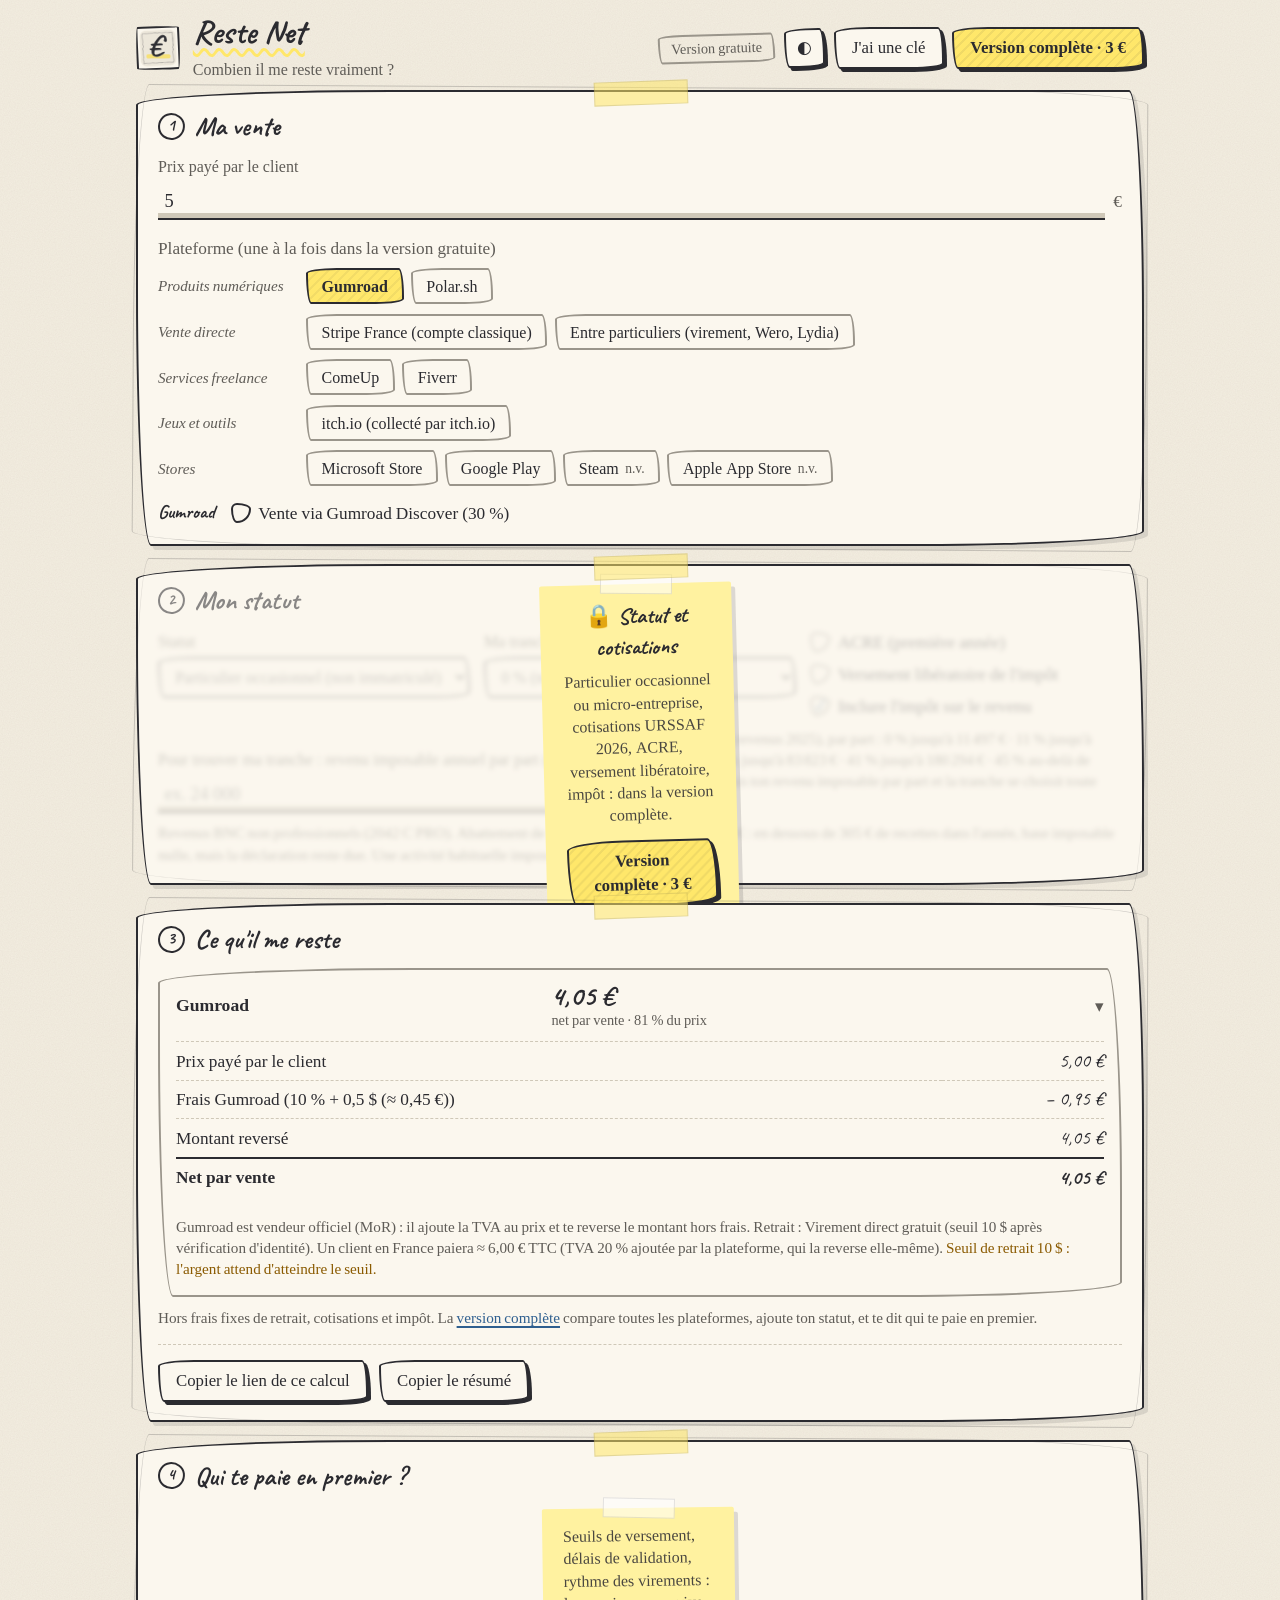
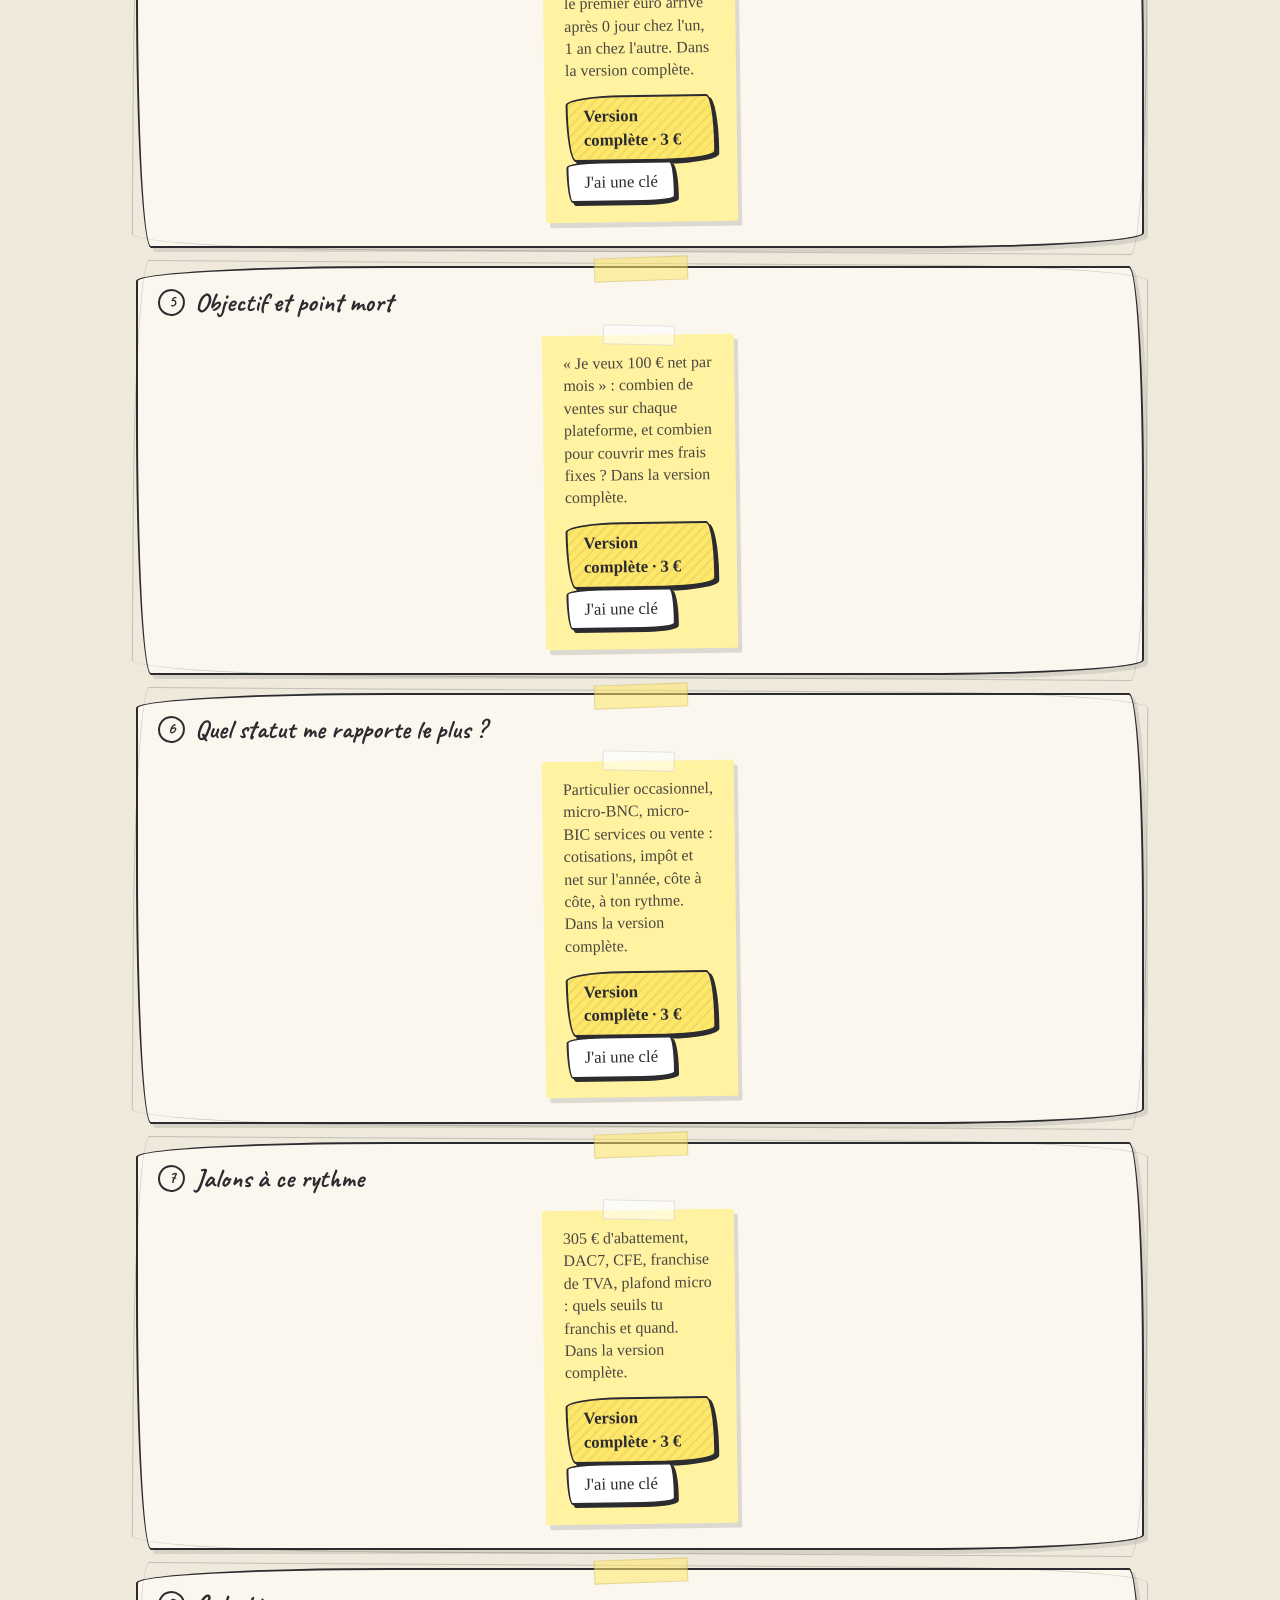
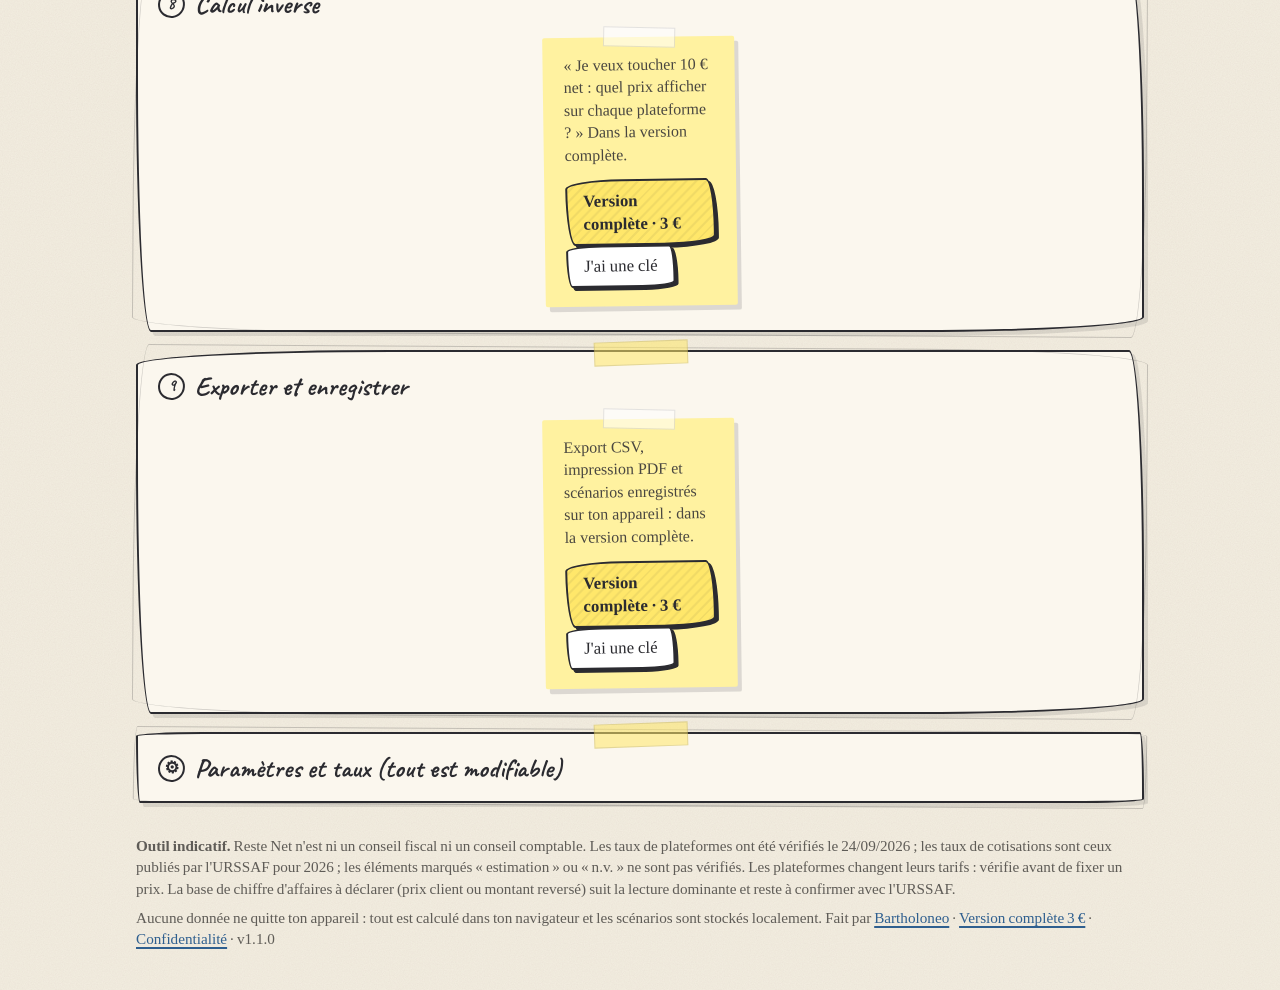
==== commit 0523e529: "v1.1.0 : trésorerie, objectif et point mort, comparaison des statuts, jalons, graphique, partage - Q" ====
--- a/app/index.html
+++ b/app/index.html
@@ -4,7 +4,7 @@
   <meta charset="utf-8">
   <meta name="viewport" content="width=device-width, initial-scale=1">
   <title>Reste Net — Combien il me reste vraiment ?</title>
-  <meta name="description" content="Calculateur de net pour vendeurs et micro-entrepreneurs français : frais Gumroad, Polar, ComeUp, Fiverr, itch.io, Microsoft Store, Google Play, cotisations URSSAF 2026 et impôt. Combien il te reste vraiment sur chaque vente.">
+  <meta name="description" content="Calculateur de net pour vendeurs et micro-entrepreneurs français : frais Gumroad, Polar, ComeUp, Fiverr, itch.io, Microsoft Store, Google Play, cotisations URSSAF 2026 et impôt. Qui te paie en premier, combien de ventes pour ton objectif, quel statut te rapporte le plus.">
   <meta name="theme-color" content="#f4eee1">
   <link rel="manifest" href="manifest.webmanifest">
   <link rel="icon" type="image/png" sizes="192x192" href="icons/icon-192.png">
@@ -23,7 +23,7 @@
     </div>
     <div class="top-actions">
       <span id="editionBadge" class="badge" aria-live="polite"></span>
-      <button id="themeBtn" type="button" class="btn-icon" aria-label="Changer de thème" title="Thème clair / sombre">◐</button>
+      <button id="themeBtn" type="button" class="btn-icon" aria-label="Changer de thème" title="Papier / ardoise">◐</button>
       <button id="licenseBtn" type="button" class="btn-ghost">J'ai une clé</button>
       <a id="buyBtn" class="btn-primary" href="#" target="_blank" rel="noopener">Version complète · 3 €</a>
     </div>
@@ -70,17 +70,67 @@
           <label><input type="checkbox" id="includeTax" checked> Inclure l'impôt sur le revenu</label>
         </div>
       </div>
+      <div class="grid3 tmi-help">
+        <label class="field">
+          <span>Pour trouver ma tranche : revenu imposable annuel par part (facultatif)</span>
+          <span class="input-unit"><input id="otherIncome" type="number" inputmode="numeric" min="0" step="100" placeholder="ex. 24 000"><em>€</em></span>
+        </label>
+        <p class="hint" id="tmiHint"></p>
+      </div>
       <p class="hint" id="statusNote"></p>
     </section>
 
     <section class="card" id="resultsCard">
       <h2><span class="num">3</span> Ce qu'il me reste</h2>
+      <div id="chart" class="chart full-only"></div>
       <div id="results" aria-live="polite"></div>
       <p class="hint" id="resultsHint"></p>
+      <div class="toolbar share">
+        <button type="button" id="copyLinkBtn" class="btn-ghost">Copier le lien de ce calcul</button>
+        <button type="button" id="copyTextBtn" class="btn-ghost">Copier le résumé</button>
+        <button type="button" id="shareBtn" class="btn-ghost" hidden>Partager…</button>
+        <span class="hint" id="shareMsg" aria-live="polite"></span>
+      </div>
     </section>
 
-    <section class="card lockable" id="inverseCard" data-lock-title="Calcul inverse" data-lock-text="« Je veux toucher 10 € net : quel prix afficher sur chaque plateforme ? » Dans la version complète.">
-      <h2><span class="num">4</span> Calcul inverse</h2>
+    <section class="card lockable" id="cashCard" data-lock-compact="1" data-lock-title="Qui te paie en premier ?" data-lock-text="Seuils de versement, délais de validation, rythme des virements : le premier euro arrive après 0 jour chez l'un, 1 an chez l'autre. Dans la version complète.">
+      <h2><span class="num">4</span> Qui te paie en premier ?</h2>
+      <p class="hint">À ce rythme de ventes, première vente aujourd'hui : quand le premier argent arrive-t-il vraiment sur ton compte ? Seuils de versement et délais moyens de chaque plateforme.</p>
+      <div id="cashResults"></div>
+    </section>
+
+    <section class="card lockable" id="goalCard" data-lock-compact="1" data-lock-title="Objectif et point mort" data-lock-text="« Je veux 100 € net par mois » : combien de ventes sur chaque plateforme, et combien pour couvrir mes frais fixes ? Dans la version complète.">
+      <h2><span class="num">5</span> Objectif et point mort</h2>
+      <div class="grid3">
+        <label class="field">
+          <span>Je veux, par mois, un net de</span>
+          <span class="input-unit"><input id="targetMonthly" type="number" inputmode="decimal" min="0" step="1" value="100"><em>€</em></span>
+        </label>
+        <label class="field">
+          <span>Mes frais fixes du mois (comptes, outils, hébergement)</span>
+          <span class="input-unit"><input id="fixedCosts" type="number" inputmode="decimal" min="0" step="0.5" value="0"><em>€</em></span>
+        </label>
+      </div>
+      <div id="goalResults"></div>
+    </section>
+
+    <section class="card lockable" id="compareCard" data-lock-compact="1" data-lock-title="Quel statut me rapporte le plus ?" data-lock-text="Particulier occasionnel, micro-BNC, micro-BIC services ou vente : cotisations, impôt et net sur l'année, côte à côte, à ton rythme. Dans la version complète.">
+      <h2><span class="num">6</span> Quel statut me rapporte le plus ?</h2>
+      <label class="field inline">
+        <span>Sur</span>
+        <select id="comparePlatform"></select>
+        <span>à ce rythme, sur une année :</span>
+      </label>
+      <div id="compareResults"></div>
+    </section>
+
+    <section class="card lockable" id="milestoneCard" data-lock-compact="1" data-lock-title="Jalons à ce rythme" data-lock-text="305 € d'abattement, DAC7, CFE, franchise de TVA, plafond micro : quels seuils tu franchis et quand. Dans la version complète.">
+      <h2><span class="num">7</span> Jalons à ce rythme</h2>
+      <ul id="milestones" class="milestones"></ul>
+    </section>
+
+    <section class="card lockable" id="inverseCard" data-lock-compact="1" data-lock-title="Calcul inverse" data-lock-text="« Je veux toucher 10 € net : quel prix afficher sur chaque plateforme ? » Dans la version complète.">
+      <h2><span class="num">8</span> Calcul inverse</h2>
       <label class="field inline">
         <span>Je veux toucher, par vente, un net de</span>
         <span class="input-unit"><input id="targetNet" type="number" inputmode="decimal" min="0" step="0.01" value="10"><em>€</em></span>
@@ -88,8 +138,8 @@
       <div id="inverseResults"></div>
     </section>
 
-    <section class="card lockable" id="toolsCard" data-lock-title="Exporter et enregistrer" data-lock-text="Export CSV, impression PDF et scénarios enregistrés sur ton appareil : dans la version complète.">
-      <h2><span class="num">5</span> Exporter et enregistrer</h2>
+    <section class="card lockable" id="toolsCard" data-lock-compact="1" data-lock-title="Exporter et enregistrer" data-lock-text="Export CSV, impression PDF et scénarios enregistrés sur ton appareil : dans la version complète.">
+      <h2><span class="num">9</span> Exporter et enregistrer</h2>
       <div class="toolbar">
         <button type="button" id="csvBtn" class="btn-ghost">Exporter en CSV</button>
         <button type="button" id="printBtn" class="btn-ghost">Imprimer / PDF</button>
@@ -123,8 +173,8 @@
   </main>
 
   <footer>
-    <p><strong>Outil indicatif.</strong> Reste Net n'est ni un conseil fiscal ni un conseil comptable. Les taux de plateformes ont été vérifiés le <span id="verifiedOn"></span> ; les taux de cotisations sont ceux publiés par l'URSSAF pour 2026 ; les éléments marqués « estimation » ne sont pas vérifiés. Les plateformes changent leurs tarifs : vérifie avant de fixer un prix. La base de chiffre d'affaires à déclarer (prix client ou montant reversé) suit la lecture dominante et reste à confirmer avec l'URSSAF.</p>
-    <p>Aucune donnée ne quitte ton appareil : tout est calculé dans ton navigateur et les scénarios sont stockés localement. Fait par <a href="https://github.com/bartholoneo" target="_blank" rel="noopener">Bartholoneo</a> · <a id="footerBuy" href="#" target="_blank" rel="noopener">Version complète 3 €</a> · <span id="versionLabel"></span></p>
+    <p><strong>Outil indicatif.</strong> Reste Net n'est ni un conseil fiscal ni un conseil comptable. Les taux de plateformes ont été vérifiés le <span id="verifiedOn"></span> ; les taux de cotisations sont ceux publiés par l'URSSAF pour 2026 ; les éléments marqués « estimation » ou « n.v. » ne sont pas vérifiés. Les plateformes changent leurs tarifs : vérifie avant de fixer un prix. La base de chiffre d'affaires à déclarer (prix client ou montant reversé) suit la lecture dominante et reste à confirmer avec l'URSSAF.</p>
+    <p>Aucune donnée ne quitte ton appareil : tout est calculé dans ton navigateur et les scénarios sont stockés localement. Fait par <a href="https://github.com/bartholoneo" target="_blank" rel="noopener">Bartholoneo</a> · <a id="footerBuy" href="#" target="_blank" rel="noopener">Version complète 3 €</a> · <a href="confidentialite.html">Confidentialité</a> · <span id="versionLabel"></span></p>
   </footer>
 
   <dialog id="licenseDialog">
--- a/app/styles.css
+++ b/app/styles.css
@@ -145,8 +145,50 @@
 .scenarios li.hint { border-style: dashed; }
 .scenarios small { color: var(--pencil); margin-left: .4rem; }
 
+/* Graphique « part du prix que tu gardes » */
+.chart { display: grid; gap: .35rem; margin-bottom: 1rem; }
+.chart:empty { display: none; }
+.chart-title { margin: 0 0 .2rem; font-family: var(--font-title); font-size: 1.3rem; font-weight: 700; color: var(--pencil); }
+.bar-row { display: grid; grid-template-columns: minmax(110px, 160px) 1fr 58px; align-items: center; gap: .6rem; }
+.bar-label { font-size: .98rem; white-space: nowrap; overflow: hidden; text-overflow: ellipsis; }
+.bar-track { height: 18px; border: 1.5px solid var(--line); border-radius: var(--wobble-pill); overflow: hidden; background: transparent; }
+.bar { display: block; height: 100%; background: transparent; background-image: repeating-linear-gradient(135deg, var(--pencil) 0 1.5px, transparent 1.5px 7px); border-right: 2px solid var(--ink); transition: width .25s; }
+.bar.best { background: var(--marker); background-image: repeating-linear-gradient(135deg, rgba(43, 43, 48, .08) 0 2px, transparent 2px 7px); }
+.bar-value { font-family: var(--font-title); font-size: 1.2rem; text-align: right; }
+
+/* Tableaux de comparaison : trésorerie, objectif, statuts */
+.compare td.small { font-size: .9rem; color: var(--pencil); }
+.compare tr.best-row td { background: var(--best); }
+.compare tr.current td { font-style: italic; }
+.compare td.neg { color: var(--red); }
+.compare td b { font-family: var(--font-title); font-size: 1.2rem; }
+.compare td small { color: var(--pencil); font-size: .85rem; }
+.cash td:nth-child(2), .cash th:nth-child(2) { text-align: left; }
+.cash td:nth-child(3), .cash th:nth-child(3) { text-align: left; font-family: var(--font-hand); font-size: 1rem; }
+
+/* Jalons */
+.milestones { list-style: none; padding: 0; margin: 0; display: grid; gap: .6rem; }
+.milestones li { display: grid; grid-template-columns: 2rem 1fr; gap: .6rem; align-items: start; padding: .6rem .8rem; border: 1.5px solid var(--line-soft); border-radius: var(--wobble); }
+.milestones li.hit { border-color: var(--best-line); background: var(--best); }
+.milestones li.hint { display: block; border-style: dashed; }
+.milestones .mark { font-family: var(--font-title); font-size: 1.5rem; line-height: 1; text-align: center; }
+.milestones li.hit .mark { color: var(--accent); }
+.milestones .when { color: var(--pencil); }
+.milestones small { color: var(--pencil); font-size: .9rem; }
+
+.share { margin-top: 1rem; padding-top: .9rem; border-top: 1.5px dashed var(--line-soft); }
+.share .hint { margin: 0; }
+.tmi-help { margin-top: .6rem; align-items: end; }
+.tmi-help .hint { margin: 0; }
+
 .locked { min-height: 260px; }
+.locked.compact { min-height: 0; }
 .locked > *:not(.lock-overlay):not(h2) { filter: blur(2.5px); opacity: .5; pointer-events: none; user-select: none; }
+.locked.compact > *:not(.lock-overlay):not(h2) { display: none; }
+.locked.compact .lock-overlay { position: static; display: block; padding: .2rem 0 .4rem; background: none; }
+.locked.compact .lock-overlay > div { display: inline-block; text-align: left; transform: rotate(-.8deg); }
+.locked.compact .lock-overlay strong { display: none; }
+.locked.compact .lock-overlay p { margin-top: 0; }
 .lock-overlay { position: absolute; inset: 0; display: grid; place-items: center; padding: 18px; text-align: center; border-radius: var(--wobble); background: color-mix(in srgb, var(--card) 45%, transparent); }
 .lock-overlay > div { background: var(--note); color: var(--note-ink); padding: 1rem 1.3rem 1.2rem; max-width: 48ch; transform: rotate(-1.5deg); box-shadow: 4px 5px 0 rgba(43, 43, 48, .15); border-radius: 2px; position: relative; }
 .lock-overlay > div::before { content: ""; position: absolute; top: -10px; left: 50%; width: 70px; height: 18px; margin-left: -35px; background: rgba(255, 255, 255, .55); border: 1px solid rgba(43, 43, 48, .12); transform: rotate(2deg); }
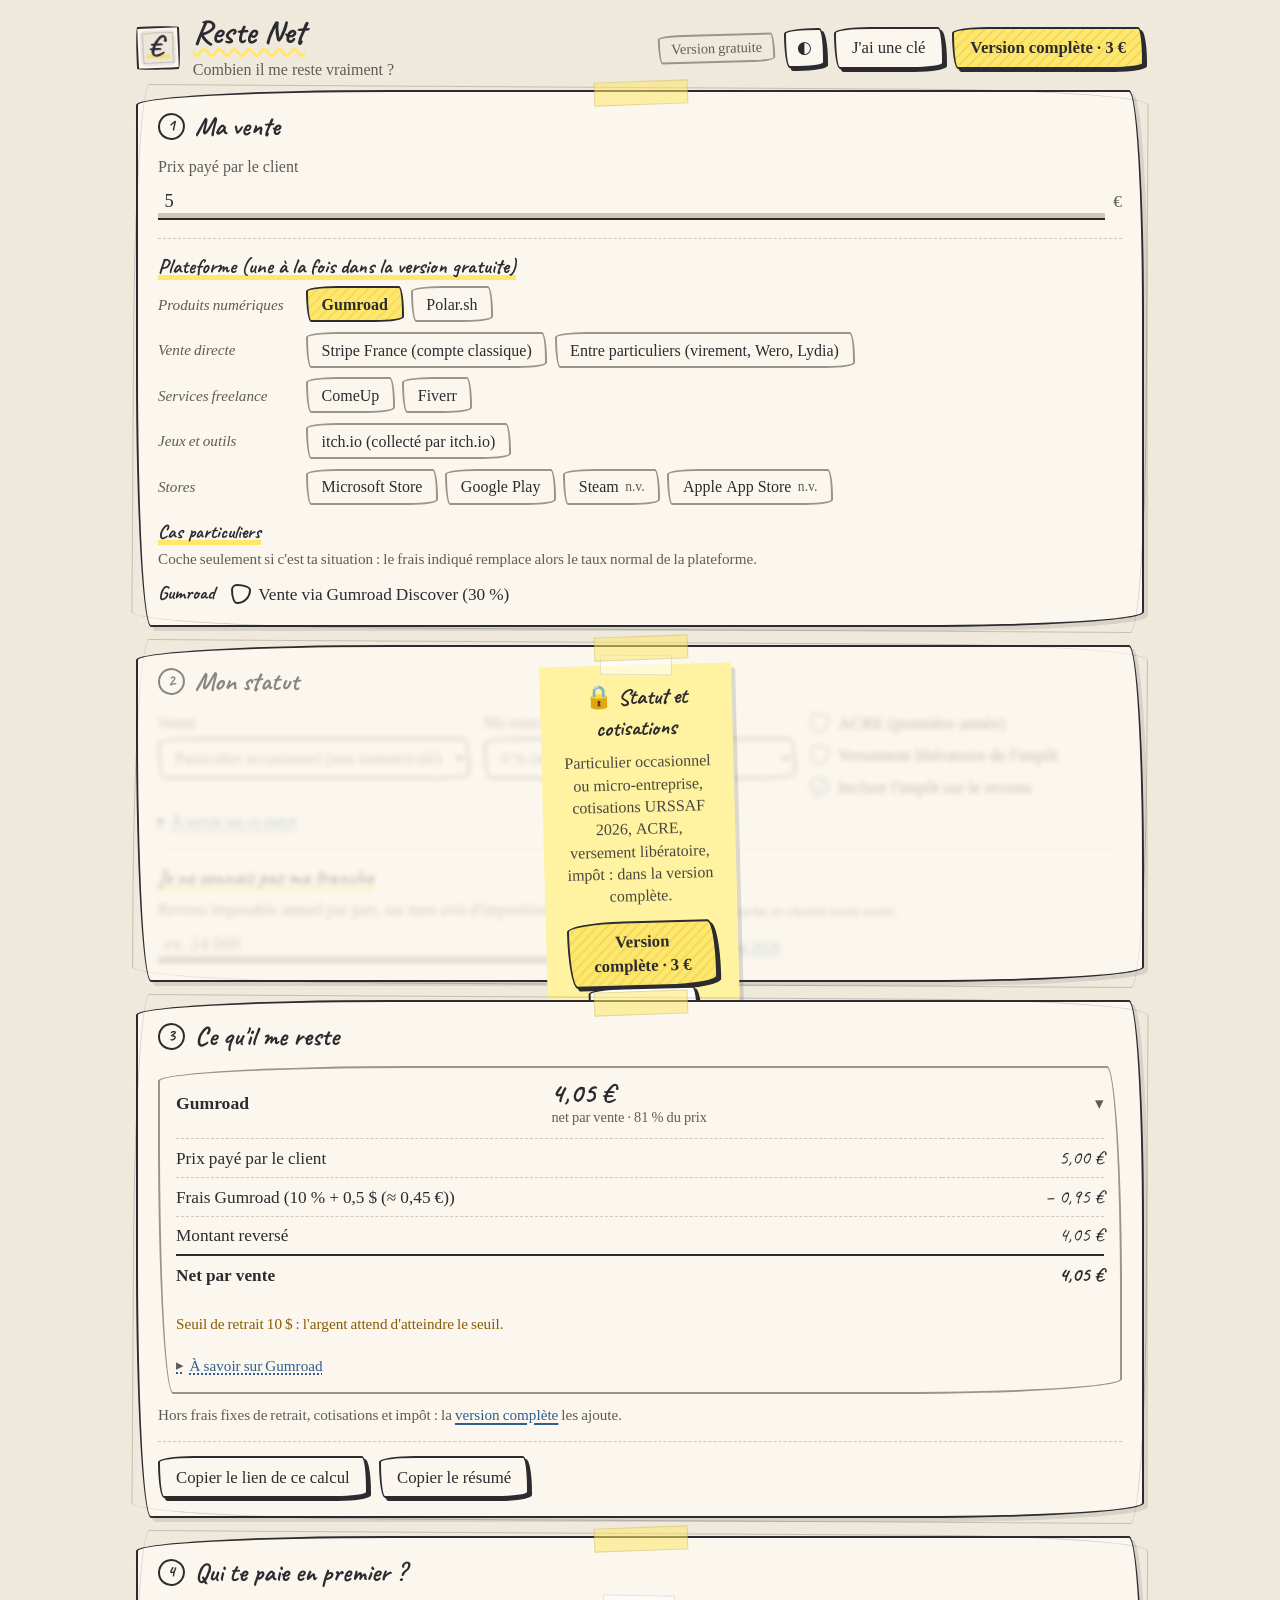
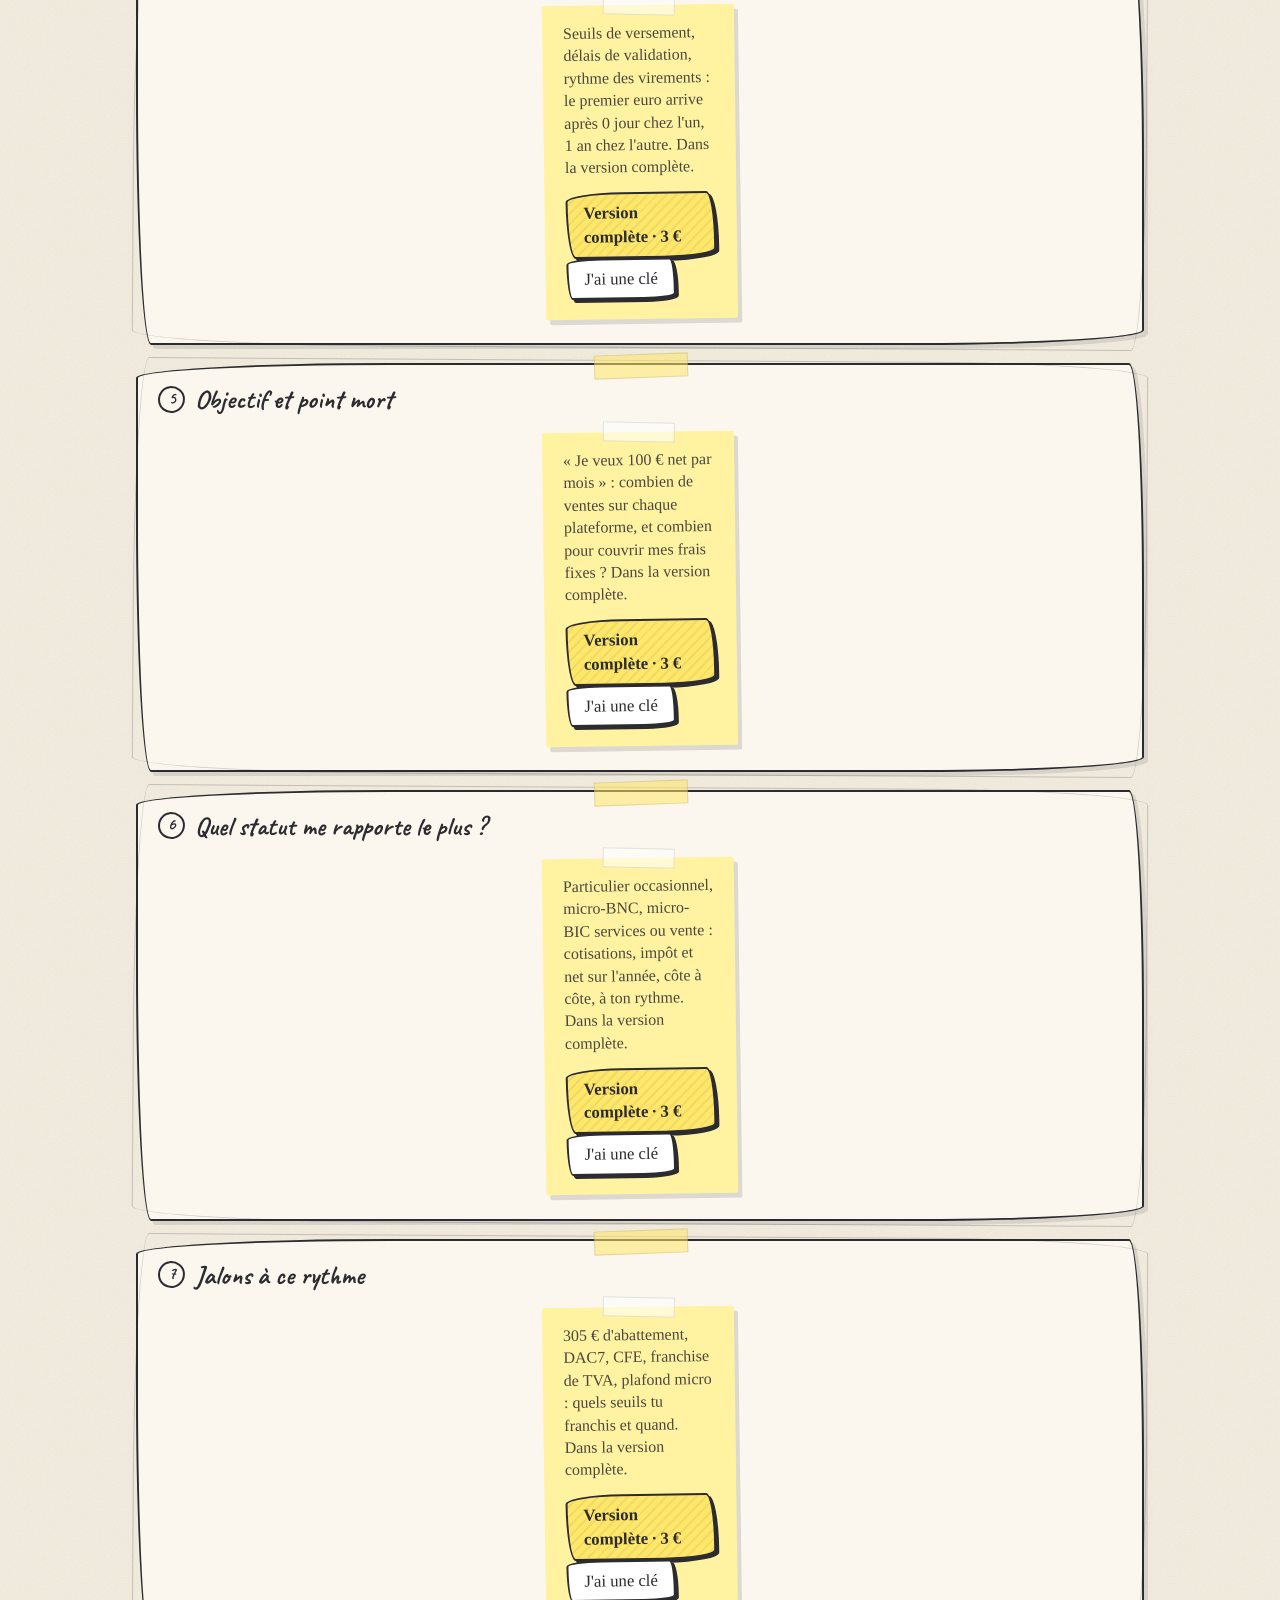
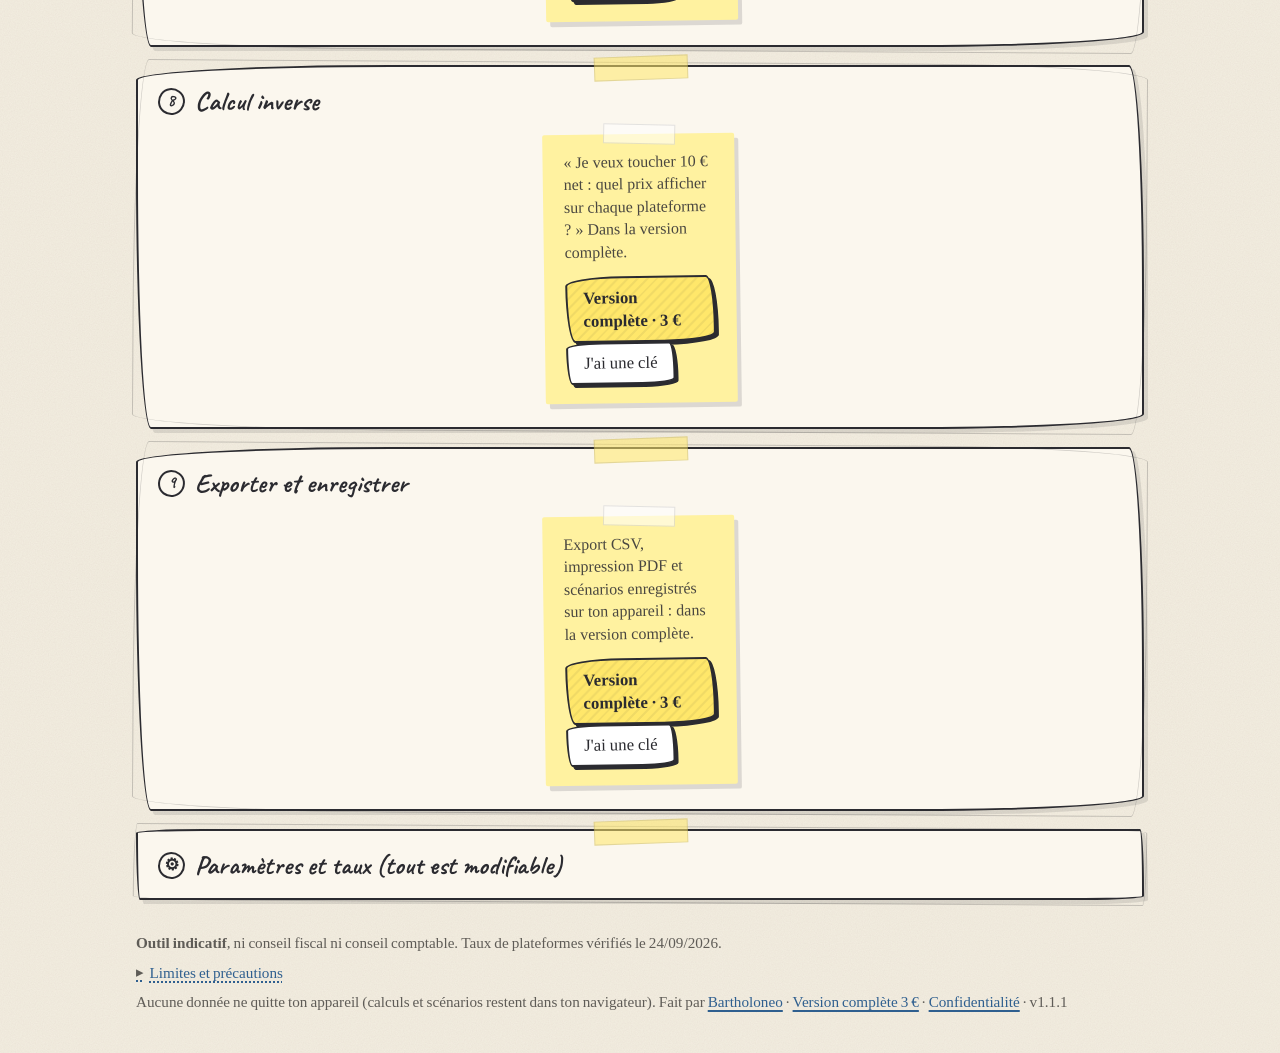
==== commit 0a9e2c30: "v1.1.1 : retours de relecture (séparations, sous-titres, aides repliables, descriptions) - Ma vente " ====
--- a/app/index.html
+++ b/app/index.html
@@ -46,11 +46,17 @@
           <span class="input-unit"><input id="nWithdraw" type="number" inputmode="numeric" min="0" step="1" value="1"><em>retraits</em></span>
         </label>
       </div>
-      <fieldset class="platforms">
-        <legend id="platformsLegend">Plateforme</legend>
-        <div id="platformChips" class="chips"></div>
-        <div id="platformOptions" class="options"></div>
-      </fieldset>
+      <div class="sep">
+        <fieldset class="platforms">
+          <legend id="platformsLegend" class="subhead">Plateforme</legend>
+          <div id="platformChips" class="chips"></div>
+        </fieldset>
+        <div id="platformOptionsWrap" class="options-wrap" hidden>
+          <h3 class="subhead">Cas particuliers</h3>
+          <p class="hint one">Coche seulement si c'est ta situation : le frais indiqué remplace alors le taux normal de la plateforme.</p>
+          <div id="platformOptions" class="options"></div>
+        </div>
+      </div>
     </section>
 
     <section class="card lockable" id="statusCard" data-lock-title="Statut et cotisations" data-lock-text="Particulier occasionnel ou micro-entreprise, cotisations URSSAF 2026, ACRE, versement libératoire, impôt : dans la version complète.">
@@ -70,21 +76,27 @@
           <label><input type="checkbox" id="includeTax" checked> Inclure l'impôt sur le revenu</label>
         </div>
       </div>
-      <div class="grid3 tmi-help">
-        <label class="field">
-          <span>Pour trouver ma tranche : revenu imposable annuel par part (facultatif)</span>
-          <span class="input-unit"><input id="otherIncome" type="number" inputmode="numeric" min="0" step="100" placeholder="ex. 24 000"><em>€</em></span>
-        </label>
-        <p class="hint" id="tmiHint"></p>
-      </div>
-      <p class="hint" id="statusNote"></p>
+      <div id="statusNote"></div>
+      <div class="sep tmi-help">
+        <h3 class="subhead">Je ne connais pas ma tranche</h3>
+        <div class="grid3">
+          <label class="field">
+            <span>Revenu imposable annuel par part, sur mon avis d'imposition (facultatif)</span>
+            <span class="input-unit"><input id="otherIncome" type="number" inputmode="numeric" min="0" step="100" placeholder="ex. 24 000"><em>€</em></span>
+          </label>
+          <div class="field end">
+            <p class="hint one">Saisis-le : la tranche se choisit toute seule.</p>
+            <div id="tmiHint"></div>
+          </div>
+        </div>
+      </div>
     </section>
 
     <section class="card" id="resultsCard">
       <h2><span class="num">3</span> Ce qu'il me reste</h2>
       <div id="chart" class="chart full-only"></div>
       <div id="results" aria-live="polite"></div>
-      <p class="hint" id="resultsHint"></p>
+      <div id="resultsHint"></div>
       <div class="toolbar share">
         <button type="button" id="copyLinkBtn" class="btn-ghost">Copier le lien de ce calcul</button>
         <button type="button" id="copyTextBtn" class="btn-ghost">Copier le résumé</button>
@@ -95,12 +107,13 @@
 
     <section class="card lockable" id="cashCard" data-lock-compact="1" data-lock-title="Qui te paie en premier ?" data-lock-text="Seuils de versement, délais de validation, rythme des virements : le premier euro arrive après 0 jour chez l'un, 1 an chez l'autre. Dans la version complète.">
       <h2><span class="num">4</span> Qui te paie en premier ?</h2>
-      <p class="hint">À ce rythme de ventes, première vente aujourd'hui : quand le premier argent arrive-t-il vraiment sur ton compte ? Seuils de versement et délais moyens de chaque plateforme.</p>
+      <p class="hint one">Chaque plateforme a un seuil et un délai : voici quand le premier argent arrive sur ton compte, à ce rythme.</p>
       <div id="cashResults"></div>
     </section>
 
     <section class="card lockable" id="goalCard" data-lock-compact="1" data-lock-title="Objectif et point mort" data-lock-text="« Je veux 100 € net par mois » : combien de ventes sur chaque plateforme, et combien pour couvrir mes frais fixes ? Dans la version complète.">
       <h2><span class="num">5</span> Objectif et point mort</h2>
+      <p class="hint one">Combien de ventes par mois il te faut pour ton objectif de net, et pour seulement couvrir tes frais fixes.</p>
       <div class="grid3">
         <label class="field">
           <span>Je veux, par mois, un net de</span>
@@ -126,11 +139,13 @@
 
     <section class="card lockable" id="milestoneCard" data-lock-compact="1" data-lock-title="Jalons à ce rythme" data-lock-text="305 € d'abattement, DAC7, CFE, franchise de TVA, plafond micro : quels seuils tu franchis et quand. Dans la version complète.">
       <h2><span class="num">7</span> Jalons à ce rythme</h2>
+      <p class="hint one">Les seuils administratifs (impôt, immatriculation, TVA) que tu franchis à ce rythme de ventes, et quand.</p>
       <ul id="milestones" class="milestones"></ul>
     </section>
 
     <section class="card lockable" id="inverseCard" data-lock-compact="1" data-lock-title="Calcul inverse" data-lock-text="« Je veux toucher 10 € net : quel prix afficher sur chaque plateforme ? » Dans la version complète.">
       <h2><span class="num">8</span> Calcul inverse</h2>
+      <p class="hint one">Tu pars du net que tu veux toucher : voici le prix à afficher sur chaque plateforme.</p>
       <label class="field inline">
         <span>Je veux toucher, par vente, un net de</span>
         <span class="input-unit"><input id="targetNet" type="number" inputmode="decimal" min="0" step="0.01" value="10"><em>€</em></span>
@@ -173,8 +188,11 @@
   </main>
 
   <footer>
-    <p><strong>Outil indicatif.</strong> Reste Net n'est ni un conseil fiscal ni un conseil comptable. Les taux de plateformes ont été vérifiés le <span id="verifiedOn"></span> ; les taux de cotisations sont ceux publiés par l'URSSAF pour 2026 ; les éléments marqués « estimation » ou « n.v. » ne sont pas vérifiés. Les plateformes changent leurs tarifs : vérifie avant de fixer un prix. La base de chiffre d'affaires à déclarer (prix client ou montant reversé) suit la lecture dominante et reste à confirmer avec l'URSSAF.</p>
-    <p>Aucune donnée ne quitte ton appareil : tout est calculé dans ton navigateur et les scénarios sont stockés localement. Fait par <a href="https://github.com/bartholoneo" target="_blank" rel="noopener">Bartholoneo</a> · <a id="footerBuy" href="#" target="_blank" rel="noopener">Version complète 3 €</a> · <a href="confidentialite.html">Confidentialité</a> · <span id="versionLabel"></span></p>
+    <p><strong>Outil indicatif</strong>, ni conseil fiscal ni conseil comptable. Taux de plateformes vérifiés le <span id="verifiedOn"></span>.</p>
+    <details class="more"><summary>Limites et précautions</summary><div class="more-body">
+      <p>Les taux de cotisations sont ceux publiés par l'URSSAF pour 2026 ; les éléments marqués « estimation » ou « n.v. » ne sont pas vérifiés. Les plateformes changent leurs tarifs : vérifie avant de fixer un prix. La base de chiffre d'affaires à déclarer (prix client ou montant reversé) suit la lecture dominante et reste à confirmer avec l'URSSAF.</p>
+    </div></details>
+    <p>Aucune donnée ne quitte ton appareil (calculs et scénarios restent dans ton navigateur). Fait par <a href="https://github.com/bartholoneo" target="_blank" rel="noopener">Bartholoneo</a> <span id="footerBuyWrap"> · <a id="footerBuy" href="#" target="_blank" rel="noopener">Version complète 3 €</a></span> · <a href="confidentialite.html">Confidentialité</a> · <span id="versionLabel"></span></p>
   </footer>
 
   <dialog id="licenseDialog">
--- a/app/styles.css
+++ b/app/styles.css
@@ -97,8 +97,24 @@
 button.danger { color: var(--danger); }
 button:disabled { opacity: .5; cursor: not-allowed; box-shadow: none; transform: none; }
 
-.platforms { border: 0; padding: 0; margin: 16px 0 0; }
-.platforms legend { color: var(--pencil); padding: 0; margin-bottom: .5rem; }
+/* Sous-titres au surligneur, séparations légères, aides repliables (relecture de Marius, 03/10) */
+.subhead { font-family: var(--font-title); font-weight: 700; font-size: 1.3rem; line-height: 1.1; color: var(--ink); margin: 0 0 .55rem; text-decoration: underline; text-decoration-color: var(--marker); text-decoration-thickness: 5px; text-underline-offset: 2px; text-decoration-skip-ink: none; }
+.sep { margin-top: 1.1rem; padding-top: 1rem; border-top: 1.5px dashed var(--line-soft); }
+.hint.one { margin: 0 0 .7rem; }
+.field.end { gap: .2rem; padding-top: .15rem; }
+.field.end .hint.one { margin: 0; }
+details.more { margin: .5rem 0 0; }
+details.more > summary { list-style: none; cursor: pointer; display: inline-flex; align-items: center; gap: .35rem; color: var(--accent); font-size: .95rem; text-decoration: underline dotted; text-decoration-thickness: 1.5px; text-underline-offset: 3px; }
+details.more > summary::-webkit-details-marker { display: none; }
+details.more > summary::before { content: "▸"; font-family: var(--font-title); color: var(--pencil); text-decoration: none; display: inline-block; }
+details.more[open] > summary::before { content: "▾"; }
+details.more > .more-body { margin: .3rem 0 0 .3rem; padding-left: .8rem; border-left: 2px dashed var(--line-soft); }
+details.more > .more-body > p, details.more > .more-body > .hint { margin: .25rem 0 0; }
+details.more > .more-body > ul.list { margin: .2rem 0 0; padding-left: 1.2rem; }
+details.more > .more-body > ul.list li { margin: .1rem 0; }
+
+.platforms { border: 0; padding: 0; margin: 0; }
+.platforms legend { padding: 0; }
 .chips { display: grid; gap: .6rem; }
 .chip-group { display: flex; flex-wrap: wrap; align-items: center; gap: .45rem; }
 .chip-group-label { font-size: .95rem; color: var(--pencil); min-width: 8.8rem; font-style: italic; }
@@ -108,7 +124,9 @@
 .chip input { position: absolute; opacity: 0; width: 1px; height: 1px; pointer-events: none; }
 .chip small { color: var(--pencil); font-weight: 400; font-size: .85rem; }
 .chip.on small { color: var(--note-ink); }
-.options { display: grid; gap: .35rem; margin-top: .8rem; }
+.options-wrap { margin-top: 1.1rem; }
+.options-wrap .subhead { font-size: 1.2rem; margin-bottom: .3rem; }
+.options { display: grid; gap: .35rem; margin-top: .2rem; }
 .option-row { display: flex; flex-wrap: wrap; gap: .5rem 1rem; align-items: center; }
 .option-row strong { font-family: var(--font-title); font-size: 1.2rem; }
 .option-row label { display: inline-flex; align-items: center; gap: .45rem; }
@@ -168,9 +186,14 @@
 
 /* Jalons */
 .milestones { list-style: none; padding: 0; margin: 0; display: grid; gap: .6rem; }
-.milestones li { display: grid; grid-template-columns: 2rem 1fr; gap: .6rem; align-items: start; padding: .6rem .8rem; border: 1.5px solid var(--line-soft); border-radius: var(--wobble); }
+.milestones li { border: 1.5px solid var(--line-soft); border-radius: var(--wobble); }
 .milestones li.hit { border-color: var(--best-line); background: var(--best); }
-.milestones li.hint { display: block; border-style: dashed; }
+.milestones li.hint { padding: .6rem .8rem; border-style: dashed; }
+.milestones li > details.jalon > summary { list-style: none; cursor: pointer; display: grid; grid-template-columns: 2rem 1fr auto; gap: .6rem; align-items: start; padding: .6rem .8rem; }
+.milestones li > details.jalon > summary::-webkit-details-marker { display: none; }
+.milestones li > details.jalon > summary::after { content: "▸"; color: var(--pencil); font-family: var(--font-title); }
+.milestones li > details.jalon[open] > summary::after { content: "▾"; }
+.milestones li > details.jalon > small { display: block; padding: 0 .8rem .7rem 3.4rem; }
 .milestones .mark { font-family: var(--font-title); font-size: 1.5rem; line-height: 1; text-align: center; }
 .milestones li.hit .mark { color: var(--accent); }
 .milestones .when { color: var(--pencil); }
@@ -178,8 +201,8 @@
 
 .share { margin-top: 1rem; padding-top: .9rem; border-top: 1.5px dashed var(--line-soft); }
 .share .hint { margin: 0; }
-.tmi-help { margin-top: .6rem; align-items: end; }
-.tmi-help .hint { margin: 0; }
+.tmi-help .grid3 { align-items: start; }
+footer details.more { margin: .2rem 0 .5rem; }
 
 .locked { min-height: 260px; }
 .locked.compact { min-height: 0; }
@@ -220,6 +243,7 @@
   .result > summary > span.r-net, .result > summary > span.r-month { flex-direction: row; align-items: baseline; gap: .5rem; flex-wrap: wrap; }
   .result > summary::after { display: none; }
   .chip-group-label { min-width: 100%; }
+  .milestones li > details.jalon > small { padding-left: .8rem; }
   .s-field { grid-template-columns: 1fr; }
 }
 @media (prefers-reduced-motion: reduce) {
